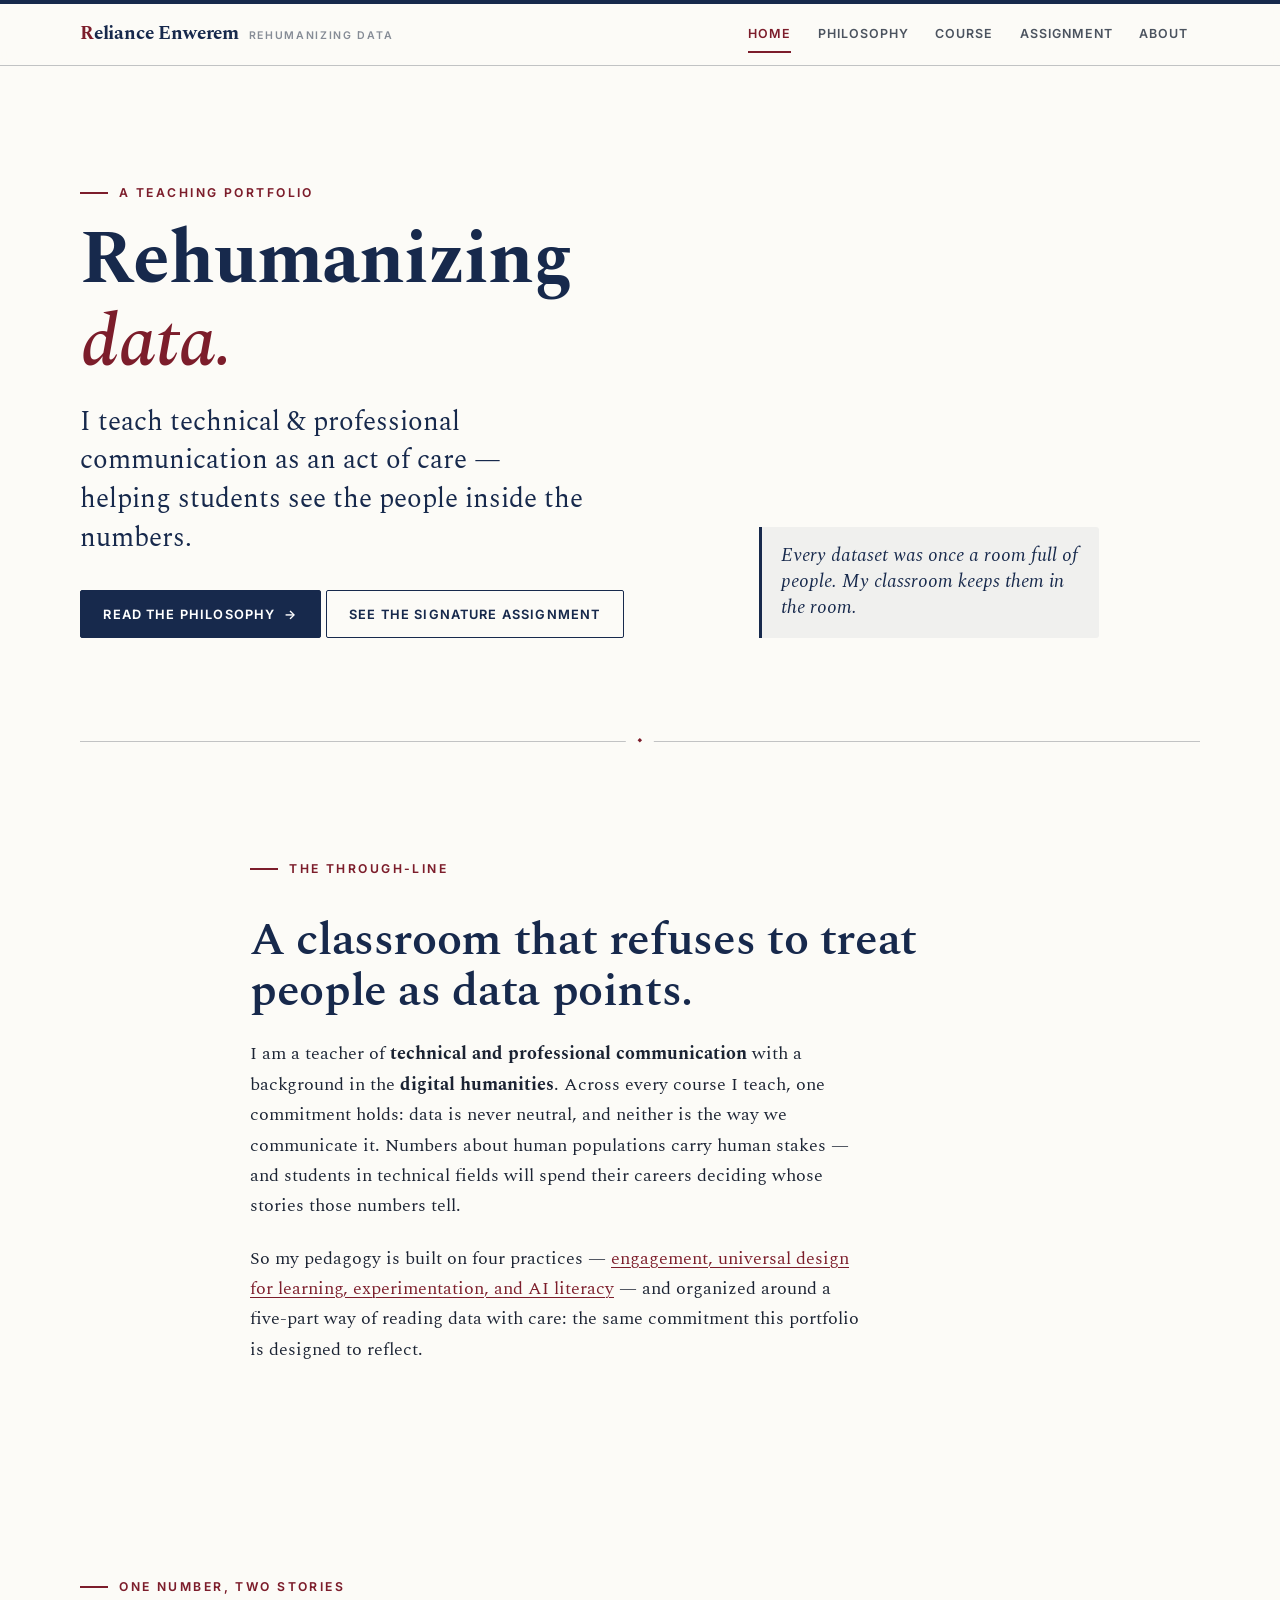
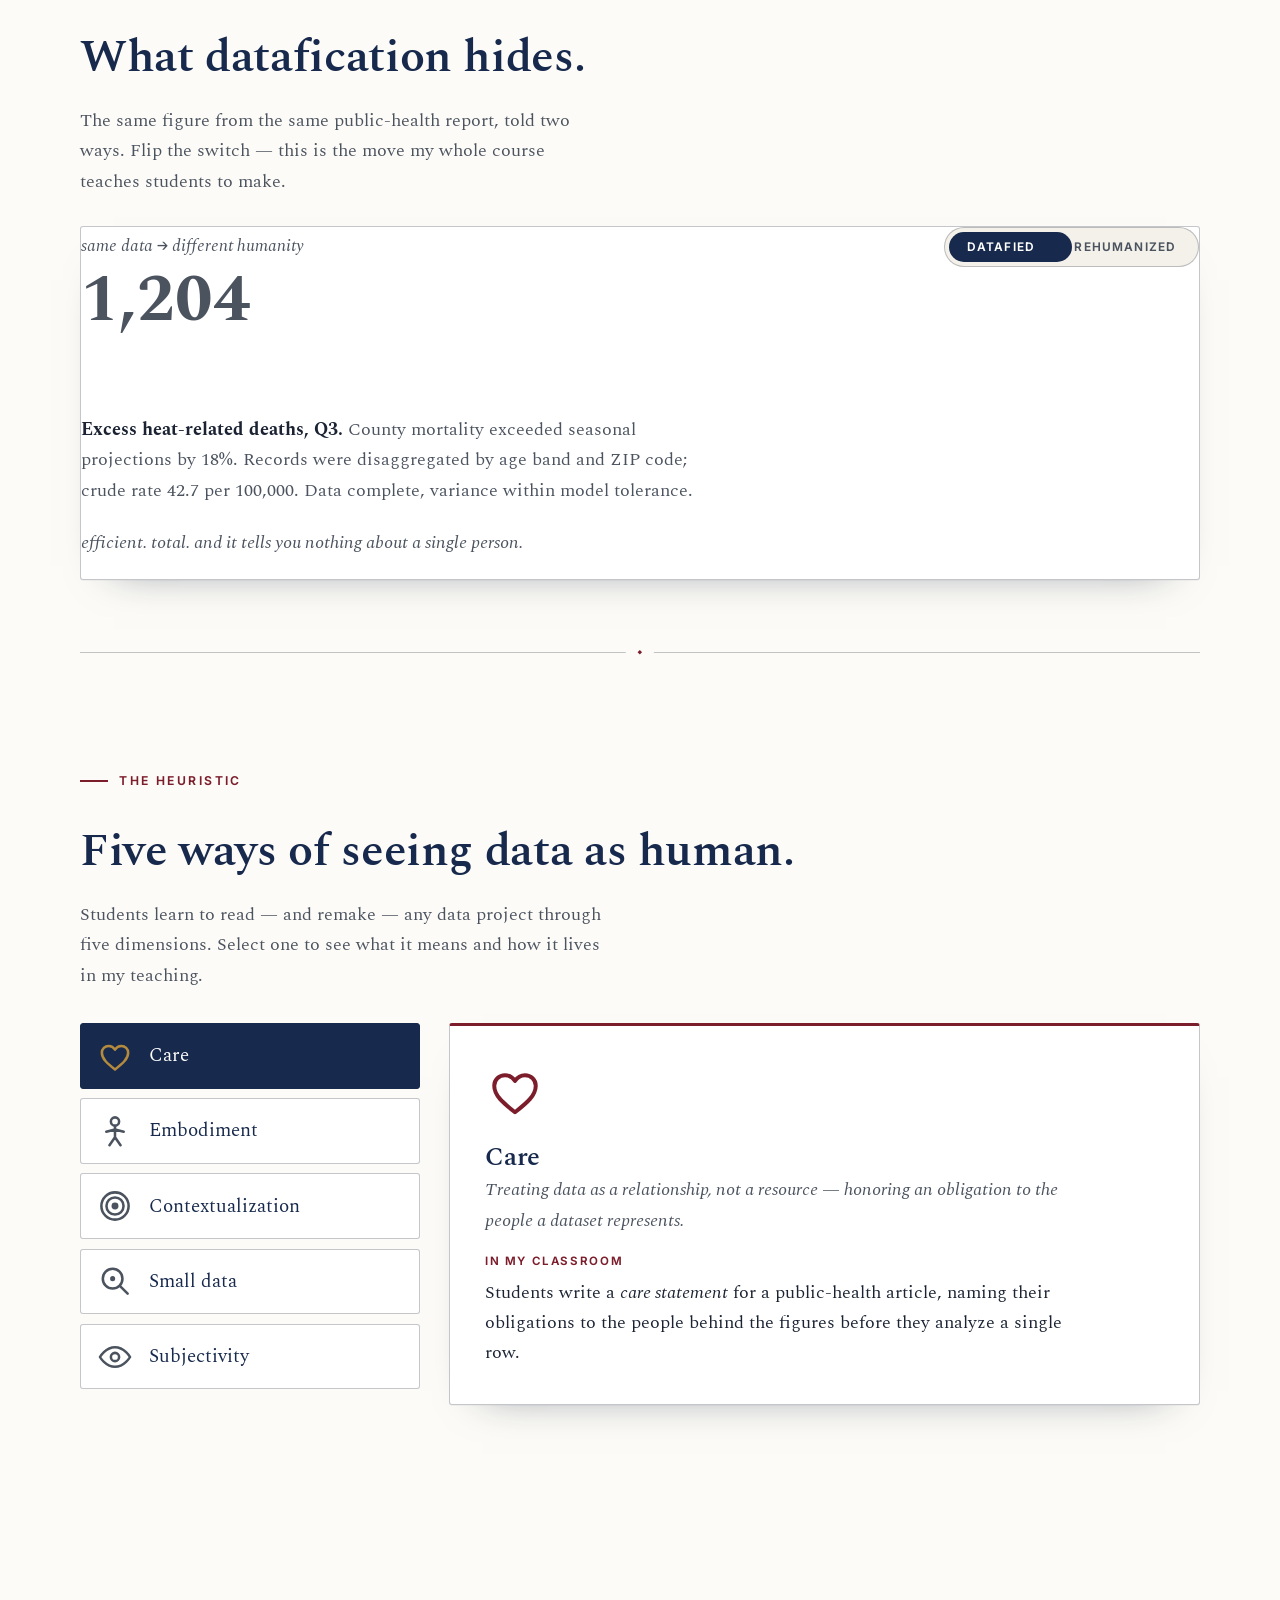
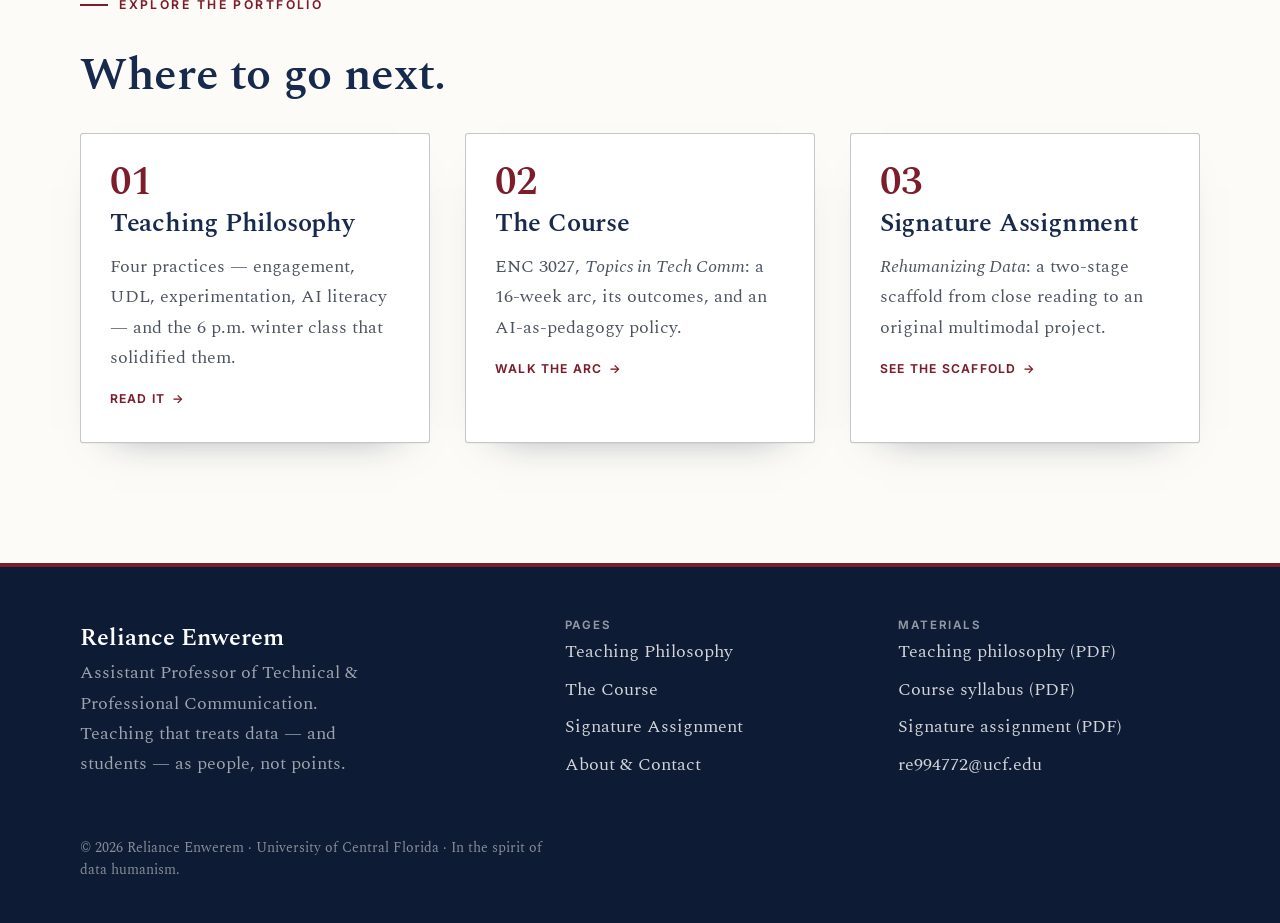
==== index.html @ 769ccdfd "Add teaching portfolio site Add a complete static teaching-portfolio site for Reliance Enwerem. New " ====
<!DOCTYPE html>
<html lang="en">
<head>
  <meta charset="utf-8">
  <meta name="viewport" content="width=device-width, initial-scale=1">
  <script>document.documentElement.classList.add('js');</script>
  <title>Reliance Enwerem — Rehumanizing Data · Teaching Portfolio</title>
  <meta name="description" content="The teaching portfolio of Reliance Enwerem, Assistant Professor of Technical &amp; Professional Communication. A pedagogy of rehumanizing data: care, embodiment, contextualization, small data, and subjectivity.">
  <link rel="preconnect" href="https://fonts.googleapis.com">
  <link rel="preconnect" href="https://fonts.gstatic.com" crossorigin>
  <link href="https://fonts.googleapis.com/css2?family=Spectral:ital,wght@0,400;0,500;0,600;0,700;1,400;1,500&family=Inter:wght@400;500;600;700&display=swap" rel="stylesheet">
  <link rel="stylesheet" href="assets/css/styles.css">
  <link rel="icon" href="data:image/svg+xml,%3Csvg xmlns='http://www.w3.org/2000/svg' viewBox='0 0 32 32'%3E%3Crect width='32' height='32' rx='4' fill='%2317294c'/%3E%3Crect y='27' width='32' height='5' fill='%237c1d2b'/%3E%3Ctext x='16' y='22' font-family='Georgia,serif' font-size='20' font-weight='700' fill='%23fcfbf7' text-anchor='middle'%3ER%3C/text%3E%3C/svg%3E">
</head>
<body>
  <a class="skip-link" href="#main">Skip to content</a>

  <!-- hand-drawn glyphs + wobble filter -->
  <svg class="svg-defs" aria-hidden="true" focusable="false" xmlns="http://www.w3.org/2000/svg"><defs>
    <filter id="sketch" x="-6%" y="-6%" width="112%" height="112%"><feTurbulence type="fractalNoise" baseFrequency="0.018" numOctaves="2" seed="7" result="n"/><feDisplacementMap in="SourceGraphic" in2="n" scale="2.2" xChannelSelector="R" yChannelSelector="G"/></filter>
    <symbol id="g-care" viewBox="0 0 24 24"><path fill="none" stroke="currentColor" stroke-width="1.6" stroke-linecap="round" stroke-linejoin="round" d="M12 20.5C7 16.6 3.7 13.7 3.7 9.9 3.7 7.5 5.6 5.7 8 5.7c1.6 0 3.1.9 4 2.3.9-1.4 2.4-2.3 4-2.3 2.4 0 4.3 1.8 4.3 4.2 0 3.8-3.3 6.7-8.3 10.6Z"/></symbol>
    <symbol id="g-embodiment" viewBox="0 0 24 24"><g fill="none" stroke="currentColor" stroke-width="1.6" stroke-linecap="round" stroke-linejoin="round"><circle cx="12" cy="6" r="2.6"/><path d="M12 9.2v6.8M6.5 12.5 12 11l5.5 1.5M8.5 21l3.5-5 3.5 5"/></g></symbol>
    <symbol id="g-context" viewBox="0 0 24 24"><g fill="none" stroke="currentColor" stroke-width="1.6"><circle cx="12" cy="12" r="2.2" fill="currentColor" stroke="none"/><circle cx="12" cy="12" r="5.4"/><circle cx="12" cy="12" r="8.6"/></g></symbol>
    <symbol id="g-small" viewBox="0 0 24 24"><g fill="none" stroke="currentColor" stroke-width="1.6" stroke-linecap="round"><circle cx="10.5" cy="10.5" r="6.2"/><circle cx="10.5" cy="10.5" r="1.6" fill="currentColor" stroke="none"/><path d="M15.2 15.2 20 20"/></g></symbol>
    <symbol id="g-subjectivity" viewBox="0 0 24 24"><g fill="none" stroke="currentColor" stroke-width="1.6" stroke-linecap="round" stroke-linejoin="round"><path d="M2.5 12S6 5.8 12 5.8 21.5 12 21.5 12 18 18.2 12 18.2 2.5 12 2.5 12Z"/><circle cx="12" cy="12" r="2.6"/></g></symbol>
    <symbol id="g-doc" viewBox="0 0 24 24"><g fill="none" stroke="currentColor" stroke-width="1.6" stroke-linecap="round" stroke-linejoin="round"><path d="M6 2.5h8l4 4v15H6Z"/><path d="M14 2.5v4h4M8.5 12h7M8.5 15.5h7M8.5 8.5h3"/></g></symbol>
    <symbol id="g-download" viewBox="0 0 24 24"><g fill="none" stroke="currentColor" stroke-width="1.6" stroke-linecap="round" stroke-linejoin="round"><path d="M12 3v12M7 10l5 5 5-5M5 20h14"/></g></symbol>
  </defs></svg>

  <header class="site-header">
    <div class="wrap nav">
      <a class="brand" href="index.html"><span><span class="brand-mark">R</span>eliance&nbsp;Enwerem</span> <small>rehumanizing data</small></a>
      <button class="nav-toggle" aria-expanded="false" aria-controls="nav-links">Menu</button>
      <nav aria-label="Primary">
        <ul class="nav-links" id="nav-links">
          <li><a href="index.html" aria-current="page">Home</a></li>
          <li><a href="philosophy.html">Philosophy</a></li>
          <li><a href="course.html">Course</a></li>
          <li><a href="assignment.html">Assignment</a></li>
          <li><a href="about.html">About</a></li>
        </ul>
      </nav>
    </div>
  </header>

  <main id="main">
    <!-- ===== hero ===== -->
    <section class="hero">
      <div class="wrap hero-grid">
        <div>
          <span class="eyebrow-hand">a teaching portfolio</span>
          <h1>Rehumanizing<br><span class="thesis">data.</span></h1>
          <p class="lead">I teach technical &amp; professional communication as an act of care — helping students see the people inside the numbers.</p>
          <p style="margin-top:1.4rem"><a class="btn" href="philosophy.html">Read the philosophy <span aria-hidden="true">→</span></a> <a class="btn btn-ghost" href="assignment.html">See the signature assignment</a></p>
        </div>
        <div>
          <p class="aside-note tilt-r">Every dataset was once a room full of people. My classroom keeps them in the room.</p>
        </div>
      </div>
    </section>

    <div class="wrap"><div class="rule" role="presentation"><svg viewBox="0 0 1200 22" preserveAspectRatio="none" fill="none"><path d="M4 12C120 4 240 18 360 11S600 3 720 12 960 20 1096 10 1180 12 1196 11" stroke="currentColor" stroke-width="2" stroke-linecap="round"/></svg></div></div>

    <!-- ===== positioning ===== -->
    <section>
      <div class="wrap-narrow stack reveal">
        <span class="overline">The through-line</span>
        <h2>A classroom that refuses to treat people as data points.</h2>
        <p>I am a teacher of <strong>technical and professional communication</strong> with a background in the <strong>digital humanities</strong>. Across every course I teach, one commitment holds: data is never neutral, and neither is the way we communicate it. Numbers about human populations carry human stakes — and students in technical fields will spend their careers deciding whose stories those numbers tell.</p>
        <p>So my pedagogy is built on four practices — <a href="philosophy.html">engagement, universal design for learning, experimentation, and AI literacy</a> — and organized around a five-part way of reading data with care: the same commitment this portfolio is designed to reflect.</p>
      </div>
    </section>

    <!-- ===== reframe toggle (signature centerpiece) ===== -->
    <section class="section-tight">
      <div class="wrap">
        <div class="stack reveal" style="margin-bottom:1.8rem">
          <span class="overline">One number, two stories</span>
          <h2>What datafication hides.</h2>
          <p class="muted" style="max-width:56ch">The same figure from the same public-health report, told two ways. Flip the switch — this is the move my whole course teaches students to make.</p>
        </div>

        <div class="reframe reveal" data-reframe>
          <div class="reframe-head">
            <p class="marginalia mb-0">same data &rarr; different humanity</p>
            <div class="switch" data-mode="datafied" role="group" aria-label="Choose how the data is framed">
              <span class="thumb" aria-hidden="true"></span>
              <button type="button" data-mode="datafied" aria-pressed="true">Datafied</button>
              <button type="button" data-mode="rehumanized" aria-pressed="false">Rehumanized</button>
            </div>
          </div>
          <div class="reframe-body">
            <div class="reframe-view is-active" data-view="datafied">
              <p class="stat">1,204</p>
              <p><strong>Excess heat-related deaths, Q3.</strong> County mortality exceeded seasonal projections by 18%. Records were disaggregated by age band and ZIP code; crude rate 42.7 per 100,000. Data complete, variance within model tolerance.</p>
              <p class="reframe-caption">efficient. total. and it tells you nothing about a single person.</p>
            </div>
            <div class="reframe-view" data-view="rehumanized" aria-hidden="true">
              <p class="stat">1,204</p>
              <p><strong>1,204 neighbors did not survive the summer.</strong> Each was someone's Tuesday phone call, someone's empty chair at dinner. Behind the 18% is a season the cooling centers closed early — and the blocks with the fewest trees and the oldest walk-ups lost the most people.</p>
              <p class="reframe-caption">same number. now you can see who it holds.</p>
            </div>
          </div>
        </div>
      </div>
    </section>

    <div class="wrap"><div class="rule" role="presentation"><svg viewBox="0 0 1200 22" preserveAspectRatio="none" fill="none"><path d="M4 11C120 19 240 4 360 12S600 20 720 11 960 3 1096 13 1180 11 1196 12" stroke="currentColor" stroke-width="2" stroke-linecap="round"/></svg></div></div>

    <!-- ===== heuristic explorer ===== -->
    <section>
      <div class="wrap">
        <div class="stack reveal" style="margin-bottom:2rem">
          <span class="overline">The heuristic</span>
          <h2>Five ways of seeing data as human.</h2>
          <p class="muted" style="max-width:58ch">Students learn to read — and remake — any data project through five dimensions. Select one to see what it means and how it lives in my teaching.</p>
        </div>

        <div class="heuristic reveal" data-heuristic>
          <ul class="heuristic-list">
            <li><button type="button" class="heuristic-tab"><svg class="glyph" viewBox="0 0 24 24" aria-hidden="true"><use href="#g-care"/></svg> Care</button></li>
            <li><button type="button" class="heuristic-tab"><svg class="glyph" viewBox="0 0 24 24" aria-hidden="true"><use href="#g-embodiment"/></svg> Embodiment</button></li>
            <li><button type="button" class="heuristic-tab"><svg class="glyph" viewBox="0 0 24 24" aria-hidden="true"><use href="#g-context"/></svg> Contextualization</button></li>
            <li><button type="button" class="heuristic-tab"><svg class="glyph" viewBox="0 0 24 24" aria-hidden="true"><use href="#g-small"/></svg> Small data</button></li>
            <li><button type="button" class="heuristic-tab"><svg class="glyph" viewBox="0 0 24 24" aria-hidden="true"><use href="#g-subjectivity"/></svg> Subjectivity</button></li>
          </ul>
          <div class="heuristic-panels">
            <div class="heuristic-panel">
              <svg class="panel-glyph" viewBox="0 0 24 24" aria-hidden="true"><use href="#g-care"/></svg>
              <h3>Care</h3>
              <p class="def">Treating data as a relationship, not a resource — honoring an obligation to the people a dataset represents.</p>
              <span class="in-practice">In my classroom</span>
              <p class="mb-0">Students write a <em>care statement</em> for a public-health article, naming their obligations to the people behind the figures before they analyze a single row.</p>
            </div>
            <div class="heuristic-panel">
              <svg class="panel-glyph" viewBox="0 0 24 24" aria-hidden="true"><use href="#g-embodiment"/></svg>
              <h3>Embodiment</h3>
              <p class="def">Remembering that every data point was once a living body with a story numbers alone cannot hold.</p>
              <span class="in-practice">In my classroom</span>
              <p class="mb-0">Working from projects like the Middle Passage VR experience, students redesign a visualization from their own field to restore the bodies the statistics abstracted away.</p>
            </div>
            <div class="heuristic-panel">
              <svg class="panel-glyph" viewBox="0 0 24 24" aria-hidden="true"><use href="#g-context"/></svg>
              <h3>Contextualization</h3>
              <p class="def">Refusing the myth that numbers speak for themselves; situating data in the conditions that produced it.</p>
              <span class="in-practice">In my classroom</span>
              <p class="mb-0">A genre analysis of a real document from each student's discipline: which conventions make it easy to erase people, and which make it harder?</p>
            </div>
            <div class="heuristic-panel">
              <svg class="panel-glyph" viewBox="0 0 24 24" aria-hidden="true"><use href="#g-small"/></svg>
              <h3>Small data</h3>
              <p class="def">Valuing the intimate, hand-scaled, and particular over the totalizing sweep of &ldquo;big data.&rdquo;</p>
              <span class="in-practice">In my classroom</span>
              <p class="mb-0">Inspired by the <em>Dear Data</em> project, students compose data by hand at human scale — discovering how much meaning a single, carefully drawn week can hold.</p>
            </div>
            <div class="heuristic-panel">
              <svg class="panel-glyph" viewBox="0 0 24 24" aria-hidden="true"><use href="#g-subjectivity"/></svg>
              <h3>Subjectivity</h3>
              <p class="def">Making the interpreter visible; acknowledging that every visualization argues a position, for someone.</p>
              <span class="in-practice">In my classroom</span>
              <p class="mb-0">Three visualizations of one dataset, side by side: students ask what each one argues, and for whom — then take responsibility for their own choices.</p>
            </div>
          </div>
        </div>
      </div>
    </section>

    <!-- ===== explore cards ===== -->
    <section class="section-tight">
      <div class="wrap">
        <div class="stack reveal" style="margin-bottom:2rem">
          <span class="overline">Explore the portfolio</span>
          <h2>Where to go next.</h2>
        </div>
        <div class="grid grid-3">
          <a class="card card-link reveal" href="philosophy.html">
            <span class="num">01</span>
            <h3>Teaching Philosophy</h3>
            <p class="muted mb-0">Four practices — engagement, UDL, experimentation, AI literacy — and the 6&nbsp;p.m. winter class that solidified them.</p>
            <span class="go">Read it <span aria-hidden="true">→</span></span>
          </a>
          <a class="card card-link reveal" href="course.html">
            <span class="num">02</span>
            <h3>The Course</h3>
            <p class="muted mb-0">ENC&nbsp;3027, <em>Topics in Tech Comm</em>: a 16-week arc, its outcomes, and an AI-as-pedagogy policy.</p>
            <span class="go">Walk the arc <span aria-hidden="true">→</span></span>
          </a>
          <a class="card card-link reveal" href="assignment.html">
            <span class="num">03</span>
            <h3>Signature Assignment</h3>
            <p class="muted mb-0"><em>Rehumanizing Data</em>: a two-stage scaffold from close reading to an original multimodal project.</p>
            <span class="go">See the scaffold <span aria-hidden="true">→</span></span>
          </a>
        </div>
      </div>
    </section>
  </main>

  <footer class="site-footer">
    <div class="wrap footer-grid">
      <div>
        <p class="footer-sig mb-0">Reliance Enwerem</p>
        <p class="muted" style="max-width:34ch">Assistant Professor of Technical &amp; Professional Communication. Teaching that treats data — and students — as people, not points.</p>
      </div>
      <div>
        <h4>Pages</h4>
        <ul>
          <li><a href="philosophy.html">Teaching Philosophy</a></li>
          <li><a href="course.html">The Course</a></li>
          <li><a href="assignment.html">Signature Assignment</a></li>
          <li><a href="about.html">About &amp; Contact</a></li>
        </ul>
      </div>
      <div>
        <h4>Materials</h4>
        <ul>
          <li><a href="documents/teaching-philosophy.pdf">Teaching philosophy (PDF)</a></li>
          <li><a href="documents/course-syllabus.pdf">Course syllabus (PDF)</a></li>
          <li><a href="documents/signature-assignment.pdf">Signature assignment (PDF)</a></li>
          <li><a href="mailto:re994772@ucf.edu">re994772@ucf.edu</a></li>
        </ul>
      </div>
    </div>
    <div class="wrap footer-fine">
      <p class="mb-0">&copy; <span id="year">2026</span> Reliance Enwerem &middot; University of Central Florida &middot; In the spirit of data humanism.</p>
    </div>
  </footer>

  <script src="assets/js/main.js" defer></script>
  <script src="assets/js/heuristic.js" defer></script>
</body>
</html>
---- assets/css/styles.css ----
/* =============================================================
   Rehumanizing Data — Teaching Portfolio of Reliance Enwerem
   Formal academic design system: serif, navy & oxblood, institutional restraint.
   Sections: tokens · base · typography · layout · rules · nav · hero ·
   callouts · cards · heuristic · reframe · timeline · bars · buttons ·
   footer · utilities · responsive · motion & a11y
   ============================================================= */

/* ---------- design tokens ---------- */
:root {
  --paper:       #fcfbf7;
  --paper-deep:  #f3f1ea;
  --paper-card:  #ffffff;
  --ink:         #1b2333;
  --ink-soft:    #4b535f;
  --ink-faint:   #868c96;

  --navy:        #17294c;
  --navy-deep:   #0e1b34;
  --crimson:     #7c1d2b;
  --crimson-deep:#5c1520;
  --gold:        #b48a3f;

  --line:        rgba(27, 35, 51, 0.13);
  --line-strong: rgba(27, 35, 51, 0.26);

  /* legacy aliases so component rules keep working after the re-skin */
  --accent:      var(--crimson);
  --accent-deep: var(--crimson-deep);
  --teal:        var(--navy);
  --teal-deep:   var(--navy-deep);

  --serif: "Spectral", "Hoefler Text", Georgia, "Times New Roman", serif;
  --sans:  "Inter", -apple-system, BlinkMacSystemFont, "Segoe UI", Roboto, sans-serif;
  --hand:  var(--serif);

  --measure: 68ch;
  --page-max: 1120px;
  --radius: 3px;
  --shadow-soft: 0 18px 44px -30px rgba(14, 27, 52, 0.5);
  --shadow-card: 0 1px 0 rgba(27,35,51,0.04), 0 20px 42px -34px rgba(14,27,52,0.55);
  --ease: cubic-bezier(0.22, 1, 0.36, 1);
}

/* ---------- base ---------- */
*, *::before, *::after { box-sizing: border-box; }
html { -webkit-text-size-adjust: 100%; scroll-behavior: smooth; }

body {
  margin: 0;
  font-family: var(--serif);
  font-size: clamp(1.02rem, 0.96rem + 0.28vw, 1.15rem);
  line-height: 1.65;
  color: var(--ink);
  background-color: var(--paper);
  text-rendering: optimizeLegibility;
  -webkit-font-smoothing: antialiased;
  overflow-x: hidden;
}

img, svg { max-width: 100%; height: auto; }
a { color: var(--crimson); text-underline-offset: 3px; text-decoration-thickness: 1px; }
a:hover { color: var(--crimson-deep); }

:focus-visible { outline: 3px solid var(--navy); outline-offset: 3px; border-radius: 2px; }
::selection { background: rgba(124, 29, 43, 0.15); }

.skip-link {
  position: absolute; left: -999px; top: 0; z-index: 100;
  background: var(--navy); color: #fff; padding: 0.6rem 1rem; border-radius: 0 0 var(--radius) 0;
}
.skip-link:focus { left: 0; color: #fff; }

.svg-defs { position: absolute; width: 0; height: 0; overflow: hidden; }

/* ---------- typography ---------- */
h1, h2, h3, h4 {
  font-family: var(--serif); font-weight: 600; line-height: 1.12;
  letter-spacing: -0.008em; color: var(--navy); margin: 0 0 0.5em;
}
h1 { font-size: clamp(2.5rem, 1.7rem + 3.9vw, 4.6rem); font-weight: 700; letter-spacing: -0.015em; }
h2 { font-size: clamp(1.85rem, 1.4rem + 1.9vw, 2.85rem); }
h3 { font-size: clamp(1.3rem, 1.12rem + 0.85vw, 1.65rem); }
h4 { font-size: 1.05rem; font-family: var(--sans); font-weight: 650; letter-spacing: 0.01em; color: var(--ink); }

p { max-width: var(--measure); margin: 0 0 1.2em; }
strong { font-weight: 650; color: var(--ink); }
em { font-style: italic; }

.overline, .eyebrow-hand {
  font-family: var(--sans); font-size: 0.76rem; font-weight: 640;
  letter-spacing: 0.2em; text-transform: uppercase; color: var(--crimson);
  display: inline-flex; align-items: center; gap: 0.7rem; margin-bottom: 1rem;
  transform: none;
}
.overline::before, .eyebrow-hand::before {
  content: ""; width: 28px; height: 2px; background: var(--crimson); display: inline-block;
}

.lead {
  font-family: var(--serif); font-size: clamp(1.3rem, 1.05rem + 1vw, 1.7rem);
  line-height: 1.42; font-weight: 400; color: var(--navy); max-width: 36ch;
}

blockquote {
  margin: 2rem 0; padding: 0.3rem 0 0.3rem 1.7rem; border-left: 3px solid var(--crimson);
  font-family: var(--serif); font-size: clamp(1.3rem, 1rem + 1.1vw, 1.85rem);
  line-height: 1.36; font-style: italic; color: var(--navy); max-width: 42ch;
}

/* ---------- layout ---------- */
.wrap { width: min(100% - 2.6rem, var(--page-max)); margin-inline: auto; }
.wrap-narrow { width: min(100% - 2.6rem, 780px); margin-inline: auto; }
section { padding-block: clamp(3.5rem, 2rem + 6vw, 7rem); }
.section-tight { padding-block: clamp(2.5rem, 1.5rem + 4vw, 4.5rem); }
.stack > * + * { margin-top: 1.2rem; }
.grid { display: grid; gap: clamp(1.4rem, 1rem + 1.5vw, 2.4rem); }
@media (min-width: 720px) {
  .grid-2 { grid-template-columns: repeat(2, 1fr); }
  .grid-3 { grid-template-columns: repeat(3, 1fr); }
}

/* ---------- rules / dividers (formal hairline + ornament) ---------- */
.rule { position: relative; width: 100%; height: 1px; background: var(--line-strong); margin: 0; }
.rule svg { display: none; }
.rule::after {
  content: "\25C6"; position: absolute; left: 50%; top: 50%; transform: translate(-50%, -50%);
  background: var(--paper); padding: 0 0.7rem; color: var(--crimson); font-size: 0.62rem; line-height: 1;
}

/* ---------- site header / nav ---------- */
.site-header {
  position: sticky; top: 0; z-index: 40; background: color-mix(in srgb, var(--paper) 90%, transparent);
  backdrop-filter: blur(8px); border-top: 4px solid var(--navy); border-bottom: 1px solid var(--line-strong);
}
.nav { display: flex; align-items: center; justify-content: space-between; gap: 1rem; padding-block: 0.85rem; }
.brand { display: inline-flex; align-items: baseline; gap: 0.6rem; text-decoration: none; color: var(--navy); }
.brand > span:first-child { font-family: var(--serif); font-weight: 700; font-size: 1.2rem; letter-spacing: -0.01em; }
.brand .brand-mark { color: var(--crimson); }
.brand small {
  font-family: var(--sans); font-size: 0.66rem; font-weight: 600; letter-spacing: 0.16em;
  text-transform: uppercase; color: var(--ink-faint);
}
.nav-links { display: flex; align-items: center; gap: 0.15rem; list-style: none; margin: 0; padding: 0; }
.nav-links a {
  display: inline-block; padding: 0.4rem 0.75rem; border-radius: 2px;
  font-family: var(--sans); font-size: 0.78rem; font-weight: 600; letter-spacing: 0.08em;
  text-transform: uppercase; color: var(--ink-soft); text-decoration: none; position: relative;
  transition: color 0.2s var(--ease);
}
.nav-links a:hover { color: var(--navy); }
.nav-links a[aria-current="page"] { color: var(--crimson); }
.nav-links a[aria-current="page"]::after {
  content: ""; position: absolute; left: 0.75rem; right: 0.75rem; bottom: -0.1rem; height: 2px; background: var(--crimson);
}
.nav-toggle {
  display: none; background: none; border: 1px solid var(--line-strong); border-radius: 2px;
  padding: 0.45rem 0.7rem; cursor: pointer; color: var(--navy);
  font-family: var(--sans); font-size: 0.75rem; font-weight: 650; letter-spacing: 0.12em; text-transform: uppercase;
}
@media (max-width: 760px) {
  .nav-toggle { display: inline-flex; }
  .nav-links {
    position: absolute; inset: 100% 0 auto 0; flex-direction: column; align-items: stretch; gap: 0;
    background: var(--paper); border-bottom: 1px solid var(--line-strong); padding: 0.4rem 1.3rem 1rem; box-shadow: var(--shadow-soft);
  }
  .nav-links[hidden] { display: none; }
  .nav-links a { padding: 0.75rem 0.4rem; font-size: 0.82rem; border-bottom: 1px solid var(--line); }
  .nav-links a[aria-current="page"]::after { display: none; }
}

/* ---------- hero ---------- */
.hero { position: relative; padding-block: clamp(3rem, 2rem + 6vw, 7rem) clamp(2.5rem, 2rem + 4vw, 5rem); }
.hero h1 { margin-bottom: 0.25em; }
.hero .thesis { font-family: var(--serif); font-style: italic; font-weight: 500; color: var(--crimson); }
.hero-grid { display: grid; gap: 2.4rem; align-items: end; }
@media (min-width: 860px) { .hero-grid { grid-template-columns: 1.45fr 1fr; } }

/* ---------- callouts (formerly hand annotations) ---------- */
.aside-note {
  font-family: var(--serif); font-style: italic; font-size: 1.18rem; line-height: 1.4; color: var(--navy);
  background: rgba(23, 41, 76, 0.05); border-left: 3px solid var(--navy);
  padding: 1rem 1.2rem; border-radius: 0 var(--radius) var(--radius) 0; max-width: 34ch; transform: none;
}
.marginalia { font-family: var(--serif); font-style: italic; font-size: 1.05rem; color: var(--ink-soft); transform: none; }
.annotate { font-family: var(--serif); font-style: italic; font-size: 1.15rem; color: var(--crimson); }
.circled { color: var(--crimson); font-weight: 600; }
.circled::after { display: none; }

/* ---------- cards ---------- */
.card {
  position: relative; background: var(--paper-card); border: 1px solid var(--line-strong); border-radius: var(--radius);
  padding: clamp(1.4rem, 1rem + 1vw, 2rem); box-shadow: var(--shadow-card);
}
.card::before { display: none; }
.card h3 { margin-top: 0; }
.card .num { font-family: var(--serif); font-size: 2.5rem; font-weight: 600; color: var(--crimson); line-height: 1; display: block; margin-bottom: 0.4rem; }
.card-link { display: block; text-decoration: none; color: inherit; transition: transform 0.22s var(--ease), box-shadow 0.22s var(--ease), border-color 0.22s var(--ease); }
.card-link:hover { transform: translateY(-4px); border-color: var(--navy); box-shadow: 0 26px 48px -34px rgba(14,27,52,0.6); }
.card-link:hover h3 { color: var(--crimson); }
.card .go {
  font-family: var(--sans); font-weight: 650; font-size: 0.76rem; text-transform: uppercase; letter-spacing: 0.1em;
  color: var(--crimson); margin-top: 1rem; display: inline-flex; align-items: center; gap: 0.4rem;
}

/* chips */
.chips { display: flex; flex-wrap: wrap; gap: 0.5rem; list-style: none; padding: 0; margin: 0; }
.chip {
  font-family: var(--sans); font-size: 0.72rem; font-weight: 600; letter-spacing: 0.08em; text-transform: uppercase;
  padding: 0.3rem 0.7rem; border: 1px solid var(--line-strong); border-radius: 2px; color: var(--ink-soft); background: var(--paper-card);
}

/* ---------- heuristic explorer ---------- */
.heuristic { display: grid; gap: 1.8rem; }
@media (min-width: 820px) { .heuristic { grid-template-columns: minmax(260px, 340px) 1fr; align-items: start; } }
.heuristic-list { display: flex; flex-wrap: wrap; gap: 0.6rem; padding: 0; margin: 0; list-style: none; }
@media (min-width: 820px) { .heuristic-list { flex-direction: column; flex-wrap: nowrap; } }
.heuristic-tab {
  display: flex; align-items: center; gap: 0.9rem; width: 100%; padding: 0.8rem 0.95rem;
  background: var(--paper-card); border: 1px solid var(--line-strong); border-radius: var(--radius);
  font-family: var(--serif); font-size: 1.2rem; color: var(--navy); cursor: pointer; text-align: left;
  transition: all 0.2s var(--ease);
}
.heuristic-tab .glyph { flex: 0 0 38px; width: 38px; height: 38px; color: var(--ink-soft); }
.heuristic-tab:hover { border-color: var(--navy); }
.heuristic-tab[aria-selected="true"] { background: var(--navy); color: #fff; border-color: var(--navy); }
.heuristic-tab[aria-selected="true"] .glyph { color: var(--gold); }
.heuristic-panel {
  background: var(--paper-card); border: 1px solid var(--line-strong); border-top: 3px solid var(--crimson);
  border-radius: var(--radius); padding: clamp(1.5rem, 1rem + 1.5vw, 2.4rem); box-shadow: var(--shadow-card); min-height: 260px;
}
.heuristic-panel .panel-glyph { width: 60px; height: 60px; color: var(--crimson); margin-bottom: 0.7rem; }
.heuristic-panel h3 { margin: 0 0 0.2rem; }
.heuristic-panel .def { font-family: var(--serif); font-size: 1.15rem; font-style: italic; color: var(--ink-soft); margin-bottom: 1rem; }
.heuristic-panel .in-practice { font-family: var(--sans); font-size: 0.72rem; font-weight: 650; letter-spacing: 0.14em; text-transform: uppercase; color: var(--crimson); display: block; margin-bottom: 0.4rem; }
.panel-fade { animation: fade-up 0.4s var(--ease); }

/* ---------- datafied <-> rehumanized reframe ---------- */
.reframe { background: var(--paper-card); border-radius: var(--radius); overflow: hidden; border: 1px solid var(--line-strong); box-shadow: var(--shadow-card); }
.reframe-head { display: flex; flex-wrap: wrap; align-items: center; justify-content: space-between; gap: 1rem; padding: 1.3rem clamp(1.2rem,1rem+1vw,2rem) 0; }
.switch { display: inline-flex; align-items: stretch; background: var(--paper-deep); border: 1px solid var(--line-strong); border-radius: 999px; padding: 4px; gap: 4px; position: relative; }
.switch button {
  font-family: var(--sans); font-weight: 640; font-size: 0.74rem; letter-spacing: 0.1em; text-transform: uppercase;
  border: none; background: none; color: var(--ink-soft); cursor: pointer; padding: 0.5rem 1.1rem; border-radius: 999px;
  transition: color 0.25s var(--ease); z-index: 1;
}
.switch button[aria-pressed="true"] { color: #fff; }
.switch .thumb { position: absolute; top: 4px; bottom: 4px; left: 4px; width: calc(50% - 4px); border-radius: 999px; background: var(--navy); transition: transform 0.32s var(--ease), background 0.32s var(--ease); z-index: 0; }
.switch[data-mode="rehumanized"] .thumb { transform: translateX(100%); background: var(--crimson); }
.reframe-body { padding: 1.4rem clamp(1.2rem,1rem+1vw,2rem) 1.8rem; }
.reframe-view { display: none; }
.reframe-view.is-active { display: block; animation: fade-up 0.45s var(--ease); }
.reframe-view .stat { font-family: var(--serif); font-size: clamp(2.6rem, 1.6rem + 3.4vw, 4.2rem); font-weight: 700; line-height: 1; }
.reframe-view[data-view="datafied"] .stat { color: var(--navy); }
.reframe-view[data-view="rehumanized"] .stat { color: var(--crimson); }
.reframe-view[data-view="datafied"] p:not(.reframe-caption) { color: var(--ink-soft); }
.reframe-caption { font-family: var(--serif); font-style: italic; font-size: 1.12rem; color: var(--ink-soft); margin-top: 0.7rem; }

/* ---------- timeline / scaffold ---------- */
.timeline { position: relative; list-style: none; margin: 0; padding: 0; }
.timeline::before { content: ""; position: absolute; left: 15px; top: 8px; bottom: 8px; width: 1px; background: var(--line-strong); }
.tl-item { position: relative; padding: 0 0 1.6rem 3.2rem; }
.tl-item .dot {
  position: absolute; left: 3px; top: 2px; width: 26px; height: 26px; border-radius: 50%;
  background: var(--paper-card); border: 1.5px solid var(--navy); color: var(--navy);
  display: grid; place-items: center; font-family: var(--serif); font-weight: 650; font-size: 0.85rem;
}
.tl-item[data-stage="2"] .dot { border-color: var(--crimson); color: var(--crimson); }
.tl-toggle {
  width: 100%; text-align: left; background: var(--paper-card); border: 1px solid var(--line-strong); border-radius: var(--radius);
  padding: 0.9rem 1.1rem; cursor: pointer; display: flex; justify-content: space-between; align-items: center; gap: 1rem;
  font-family: inherit; color: inherit; transition: border-color 0.2s var(--ease); }
.tl-toggle:hover { border-color: var(--navy); }
.tl-toggle .tl-title { font-family: var(--serif); font-size: 1.18rem; font-weight: 600; color: var(--navy); }
.tl-toggle .tl-meta { font-family: var(--sans); font-size: 0.72rem; font-weight: 600; letter-spacing: 0.08em; text-transform: uppercase; color: var(--crimson); }
.tl-toggle .caret { transition: transform 0.25s var(--ease); color: var(--ink-faint); }
.tl-toggle[aria-expanded="true"] .caret { transform: rotate(90deg); }
.tl-detail[hidden] { display: none; }
.tl-detail-inner { padding: 1rem 1.1rem 0.4rem; }
.tl-detail-inner p:last-child { margin-bottom: 0; }

.due {
  display: inline-block; font-family: var(--sans); font-size: 0.68rem; font-weight: 650; letter-spacing: 0.08em; text-transform: uppercase;
  color: #fff; background: var(--crimson); padding: 0.14rem 0.55rem; border-radius: 2px; margin-left: 0.3rem; vertical-align: middle;
}

/* ---------- assessment bars ---------- */
.bars { display: grid; gap: 0.9rem; margin: 1.5rem 0; }
.bar-row { display: grid; grid-template-columns: 1fr; gap: 0.3rem; }
.bar-label { display: flex; justify-content: space-between; font-size: 0.98rem; }
.bar-label b { font-family: var(--serif); color: var(--crimson); }
.bar-track { height: 14px; background: var(--paper-deep); border: 1px solid var(--line-strong); border-radius: 2px; overflow: hidden; }
.bar-fill { height: 100%; background: var(--navy); border-radius: 0; transform-origin: left; transform: scaleX(var(--pct, 0)); transition: transform 1s var(--ease); }

/* ---------- buttons ---------- */
.btn {
  display: inline-flex; align-items: center; gap: 0.55rem; font-family: var(--sans); font-weight: 640; font-size: 0.8rem;
  letter-spacing: 0.09em; text-transform: uppercase; text-decoration: none; cursor: pointer;
  padding: 0.8rem 1.4rem; border-radius: 2px; border: 1.5px solid var(--navy); background: var(--navy); color: #fff;
  transition: background 0.2s var(--ease), border-color 0.2s var(--ease), transform 0.2s var(--ease);
}
.btn:hover { transform: translateY(-2px); background: var(--crimson); border-color: var(--crimson); color: #fff; }
.btn-ghost { background: transparent; color: var(--navy); }
.btn-ghost:hover { background: var(--navy); color: #fff; border-color: var(--navy); }

/* download cards */
.doc-card { display: flex; gap: 1rem; align-items: flex-start; text-decoration: none; color: inherit; }
.doc-card .doc-icon { flex: 0 0 44px; color: var(--crimson); }
.doc-card .doc-meta small { font-family: var(--sans); font-size: 0.7rem; color: var(--ink-faint); letter-spacing: 0.1em; text-transform: uppercase; }

/* about-page bio layout */
.bio-layout { display: grid; gap: 2rem; }
@media (min-width: 760px) { .bio-layout { grid-template-columns: 300px 1fr; align-items: start; } }

/* photo slot */
.photo-slot {
  aspect-ratio: 4/5; border: 1px solid var(--line-strong); border-radius: var(--radius); display: grid; place-items: center;
  text-align: center; color: var(--ink-faint); font-family: var(--serif); font-style: italic; font-size: 1.15rem;
  background: var(--paper-deep); padding: 1rem;
}
.photo-slot code { font-family: var(--sans); font-style: normal; }

/* placeholder marker */
.placeholder { background: rgba(180, 138, 63, 0.16); border-bottom: 1px dotted var(--gold); padding: 0 0.2em; font-style: italic; }

/* ---------- footer (deep navy masthead) ---------- */
.site-footer { margin-top: 3rem; background: var(--navy-deep); color: rgba(255,255,255,0.78); padding-block: 3.2rem 2.6rem; border-top: 4px solid var(--crimson); }
.footer-grid { display: grid; gap: 2rem; }
@media (min-width: 720px) { .footer-grid { grid-template-columns: 1.5fr 1fr 1fr; } }
.site-footer h4 { font-family: var(--sans); font-size: 0.72rem; letter-spacing: 0.16em; text-transform: uppercase; color: rgba(255,255,255,0.55); }
.site-footer ul { list-style: none; margin: 0; padding: 0; }
.site-footer li { margin-bottom: 0.45rem; }
.site-footer a { color: rgba(255,255,255,0.82); text-decoration: none; }
.site-footer a:hover { color: #fff; text-decoration: underline; text-decoration-color: var(--crimson); }
.site-footer .muted { color: rgba(255,255,255,0.6); }
.footer-sig { font-family: var(--serif); font-size: 1.5rem; font-weight: 600; color: #fff; }
.footer-fine { margin-top: 2.2rem; font-size: 0.85rem; color: rgba(255,255,255,0.5); }

/* ---------- utilities ---------- */
.text-hand { font-family: var(--serif); font-style: italic; }
.text-center { text-align: center; }
.accent { color: var(--crimson); }
.muted { color: var(--ink-soft); }
.mt-0 { margin-top: 0; } .mb-0 { margin-bottom: 0; }
.hide { display: none !important; }
.reveal { transition: opacity 0.7s var(--ease), transform 0.7s var(--ease); }
html.js .reveal { opacity: 0; transform: translateY(20px); }
html.js .reveal.in { opacity: 1; transform: none; }
.tilt-l, .tilt-r { transform: none; }

/* ---------- animations ---------- */
@keyframes fade-up { from { opacity: 0; transform: translateY(12px); } to { opacity: 1; transform: none; } }

/* ---------- responsive ---------- */
@media (max-width: 520px) {
  blockquote { font-size: 1.25rem; }
  .arc-week { grid-template-columns: 1fr; }
  .hero { padding-top: 2rem; }
}

/* ---------- motion & accessibility preferences ---------- */
@media (prefers-reduced-motion: reduce) {
  * { animation-duration: 0.001ms !important; animation-iteration-count: 1 !important;
      transition-duration: 0.001ms !important; scroll-behavior: auto !important; }
  html.js .reveal { opacity: 1 !important; transform: none !important; }
}
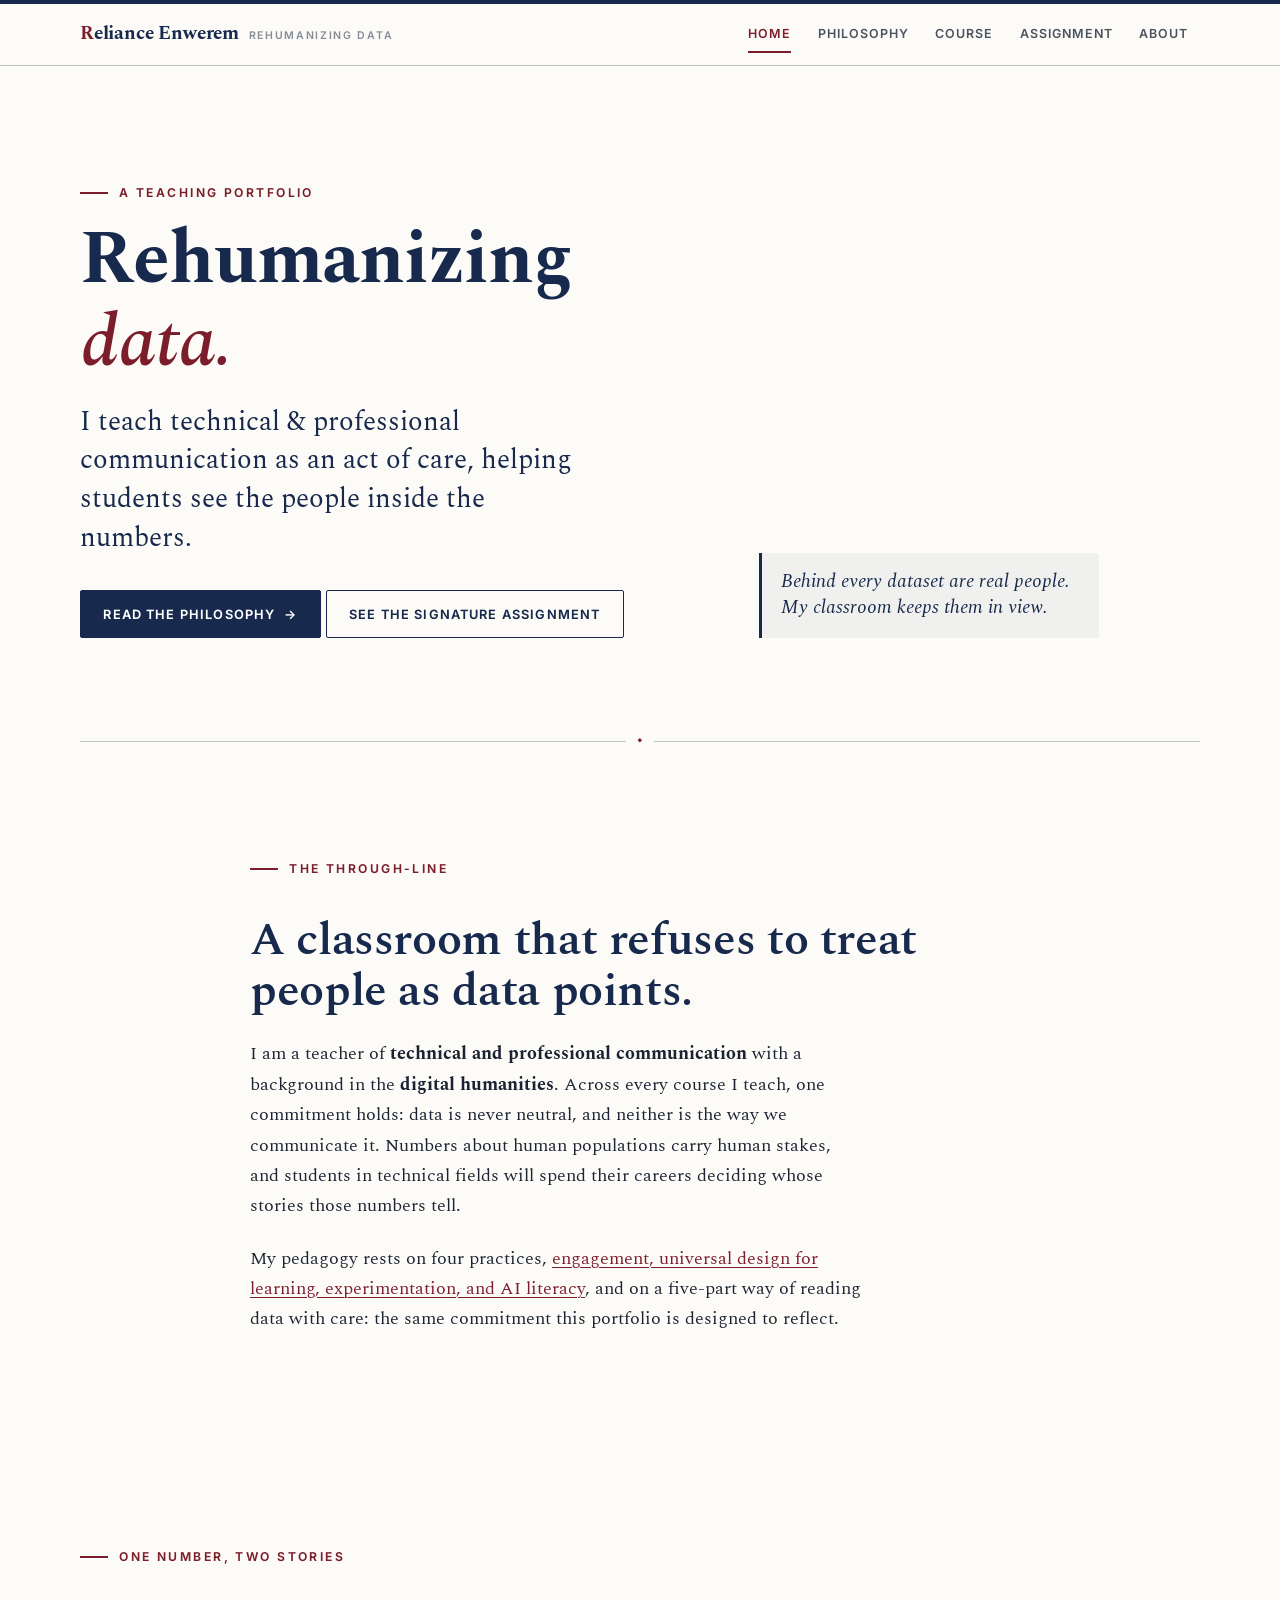
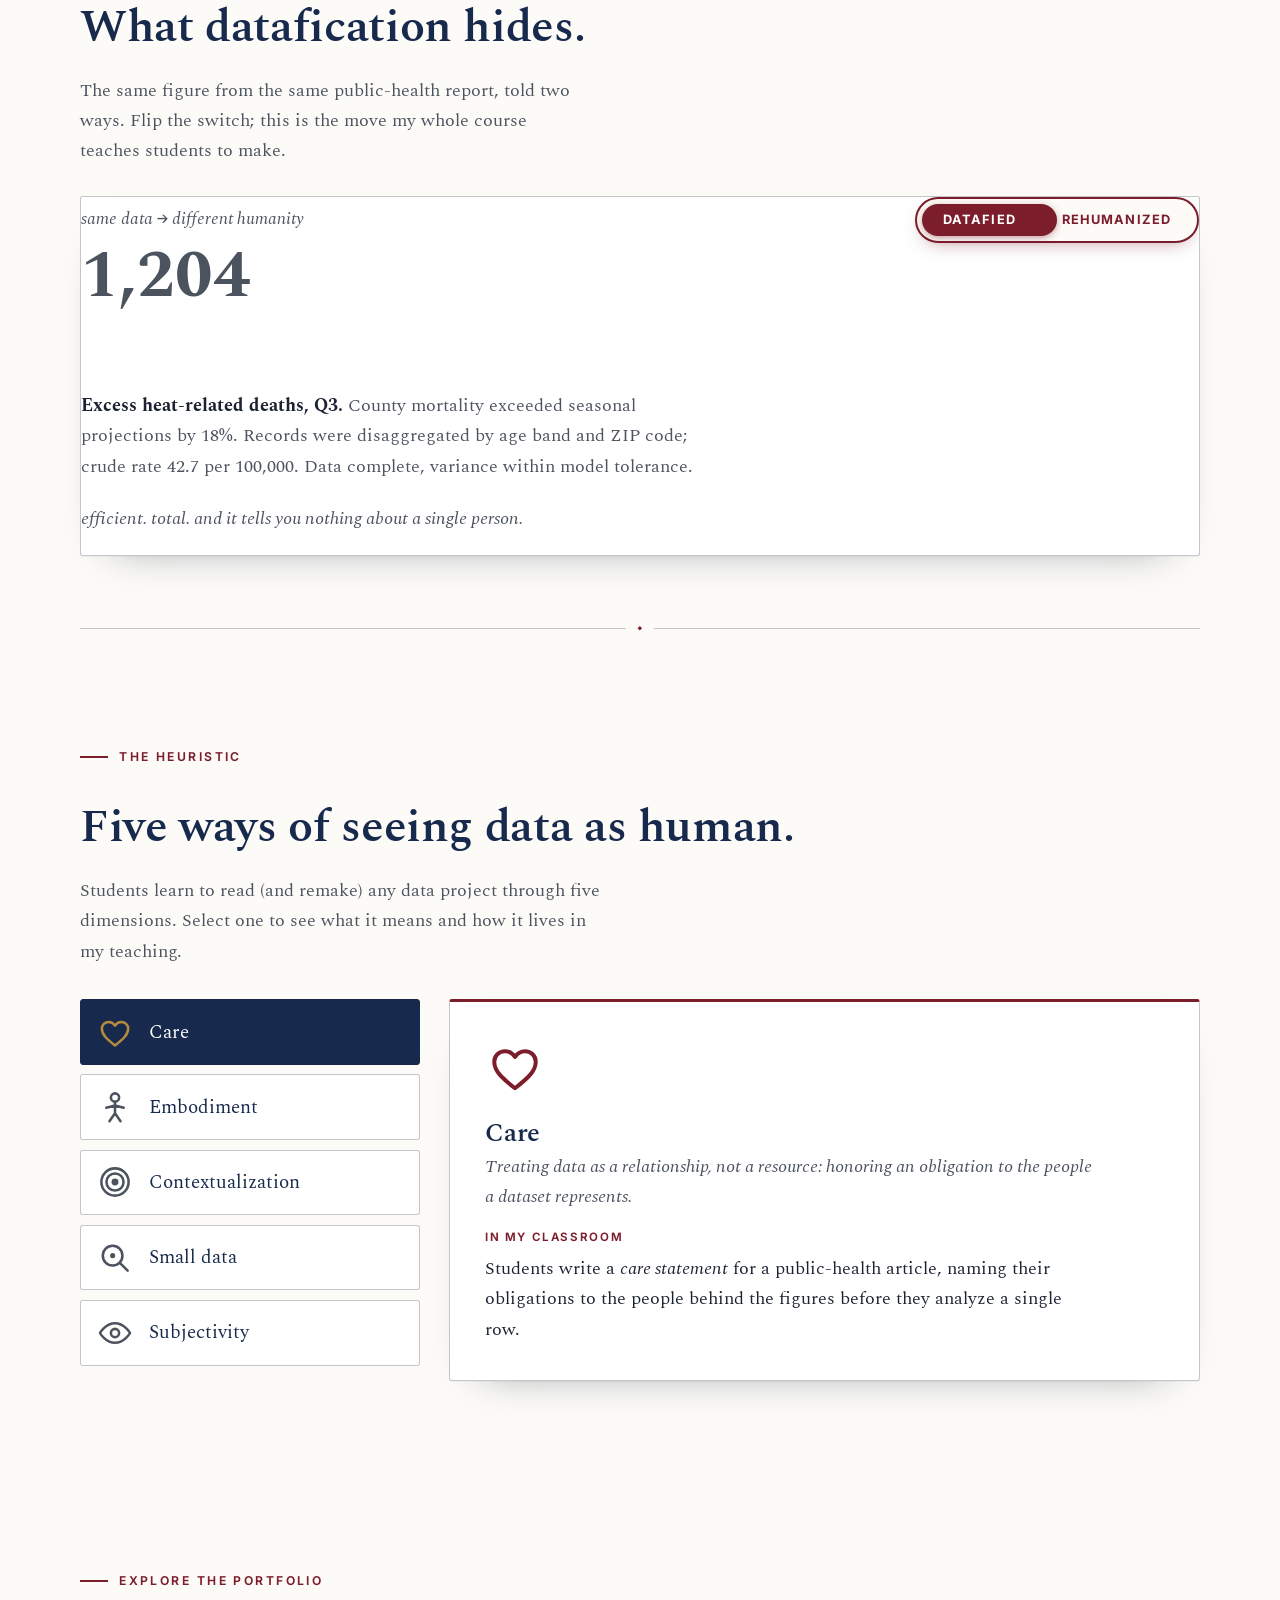
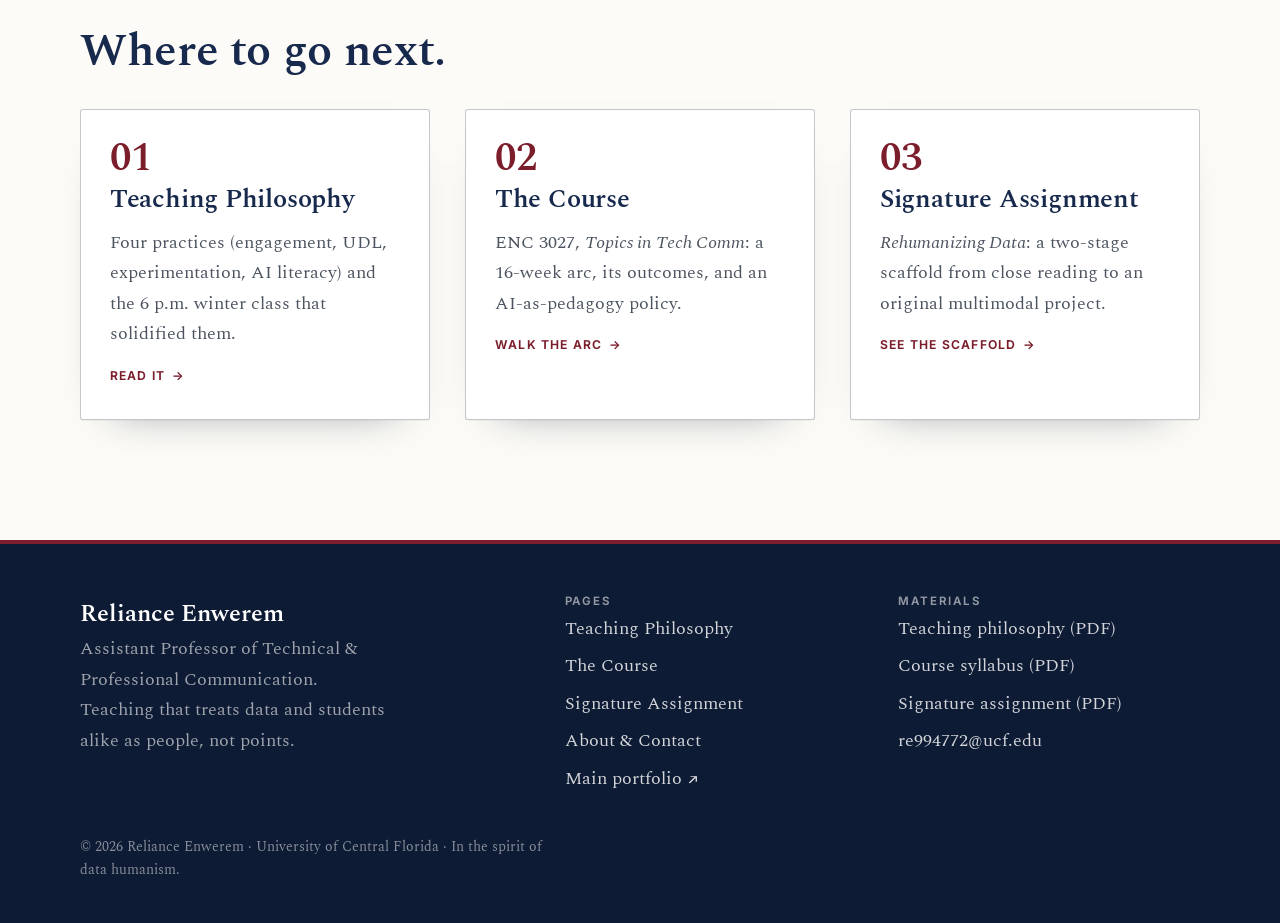
==== commit fae934ac: "Polish content, add portrait support and CSS tweaks Copyedits across pages (titles, meta description" ====
--- a/index.html
+++ b/index.html
@@ -4,7 +4,7 @@
   <meta charset="utf-8">
   <meta name="viewport" content="width=device-width, initial-scale=1">
   <script>document.documentElement.classList.add('js');</script>
-  <title>Reliance Enwerem — Rehumanizing Data · Teaching Portfolio</title>
+  <title>Reliance Enwerem &middot; Rehumanizing Data &middot; Teaching Portfolio</title>
   <meta name="description" content="The teaching portfolio of Reliance Enwerem, Assistant Professor of Technical &amp; Professional Communication. A pedagogy of rehumanizing data: care, embodiment, contextualization, small data, and subjectivity.">
   <link rel="preconnect" href="https://fonts.googleapis.com">
   <link rel="preconnect" href="https://fonts.gstatic.com" crossorigin>
@@ -50,11 +50,11 @@
         <div>
           <span class="eyebrow-hand">a teaching portfolio</span>
           <h1>Rehumanizing<br><span class="thesis">data.</span></h1>
-          <p class="lead">I teach technical &amp; professional communication as an act of care — helping students see the people inside the numbers.</p>
+          <p class="lead">I teach technical &amp; professional communication as an act of care, helping students see the people inside the numbers.</p>
           <p style="margin-top:1.4rem"><a class="btn" href="philosophy.html">Read the philosophy <span aria-hidden="true">→</span></a> <a class="btn btn-ghost" href="assignment.html">See the signature assignment</a></p>
         </div>
         <div>
-          <p class="aside-note tilt-r">Every dataset was once a room full of people. My classroom keeps them in the room.</p>
+          <p class="aside-note tilt-r">Behind every dataset are real people. My classroom keeps them in view.</p>
         </div>
       </div>
     </section>
@@ -66,8 +66,8 @@
       <div class="wrap-narrow stack reveal">
         <span class="overline">The through-line</span>
         <h2>A classroom that refuses to treat people as data points.</h2>
-        <p>I am a teacher of <strong>technical and professional communication</strong> with a background in the <strong>digital humanities</strong>. Across every course I teach, one commitment holds: data is never neutral, and neither is the way we communicate it. Numbers about human populations carry human stakes — and students in technical fields will spend their careers deciding whose stories those numbers tell.</p>
-        <p>So my pedagogy is built on four practices — <a href="philosophy.html">engagement, universal design for learning, experimentation, and AI literacy</a> — and organized around a five-part way of reading data with care: the same commitment this portfolio is designed to reflect.</p>
+        <p>I am a teacher of <strong>technical and professional communication</strong> with a background in the <strong>digital humanities</strong>. Across every course I teach, one commitment holds: data is never neutral, and neither is the way we communicate it. Numbers about human populations carry human stakes, and students in technical fields will spend their careers deciding whose stories those numbers tell.</p>
+        <p>My pedagogy rests on four practices, <a href="philosophy.html">engagement, universal design for learning, experimentation, and AI literacy</a>, and on a five-part way of reading data with care: the same commitment this portfolio is designed to reflect.</p>
       </div>
     </section>
 
@@ -77,7 +77,7 @@
         <div class="stack reveal" style="margin-bottom:1.8rem">
           <span class="overline">One number, two stories</span>
           <h2>What datafication hides.</h2>
-          <p class="muted" style="max-width:56ch">The same figure from the same public-health report, told two ways. Flip the switch — this is the move my whole course teaches students to make.</p>
+          <p class="muted" style="max-width:56ch">The same figure from the same public-health report, told two ways. Flip the switch; this is the move my whole course teaches students to make.</p>
         </div>
 
         <div class="reframe reveal" data-reframe>
@@ -97,7 +97,7 @@
             </div>
             <div class="reframe-view" data-view="rehumanized" aria-hidden="true">
               <p class="stat">1,204</p>
-              <p><strong>1,204 neighbors did not survive the summer.</strong> Each was someone's Tuesday phone call, someone's empty chair at dinner. Behind the 18% is a season the cooling centers closed early — and the blocks with the fewest trees and the oldest walk-ups lost the most people.</p>
+              <p><strong>1,204 neighbors did not survive the summer.</strong> Each was someone's Tuesday phone call, someone's empty chair at dinner. Behind the 18% is a season the cooling centers closed early, and the blocks with the fewest trees and the oldest walk-ups lost the most people.</p>
               <p class="reframe-caption">same number. now you can see who it holds.</p>
             </div>
           </div>
@@ -113,7 +113,7 @@
         <div class="stack reveal" style="margin-bottom:2rem">
           <span class="overline">The heuristic</span>
           <h2>Five ways of seeing data as human.</h2>
-          <p class="muted" style="max-width:58ch">Students learn to read — and remake — any data project through five dimensions. Select one to see what it means and how it lives in my teaching.</p>
+          <p class="muted" style="max-width:58ch">Students learn to read (and remake) any data project through five dimensions. Select one to see what it means and how it lives in my teaching.</p>
         </div>
 
         <div class="heuristic reveal" data-heuristic>
@@ -128,7 +128,7 @@
             <div class="heuristic-panel">
               <svg class="panel-glyph" viewBox="0 0 24 24" aria-hidden="true"><use href="#g-care"/></svg>
               <h3>Care</h3>
-              <p class="def">Treating data as a relationship, not a resource — honoring an obligation to the people a dataset represents.</p>
+              <p class="def">Treating data as a relationship, not a resource: honoring an obligation to the people a dataset represents.</p>
               <span class="in-practice">In my classroom</span>
               <p class="mb-0">Students write a <em>care statement</em> for a public-health article, naming their obligations to the people behind the figures before they analyze a single row.</p>
             </div>
@@ -151,14 +151,14 @@
               <h3>Small data</h3>
               <p class="def">Valuing the intimate, hand-scaled, and particular over the totalizing sweep of &ldquo;big data.&rdquo;</p>
               <span class="in-practice">In my classroom</span>
-              <p class="mb-0">Inspired by the <em>Dear Data</em> project, students compose data by hand at human scale — discovering how much meaning a single, carefully drawn week can hold.</p>
+              <p class="mb-0">Inspired by the <em>Dear Data</em> project, students compose data by hand at human scale, discovering how much meaning a single, carefully drawn week can hold.</p>
             </div>
             <div class="heuristic-panel">
               <svg class="panel-glyph" viewBox="0 0 24 24" aria-hidden="true"><use href="#g-subjectivity"/></svg>
               <h3>Subjectivity</h3>
               <p class="def">Making the interpreter visible; acknowledging that every visualization argues a position, for someone.</p>
               <span class="in-practice">In my classroom</span>
-              <p class="mb-0">Three visualizations of one dataset, side by side: students ask what each one argues, and for whom — then take responsibility for their own choices.</p>
+              <p class="mb-0">Three visualizations of one dataset, side by side: students ask what each one argues, and for whom, then take responsibility for their own choices.</p>
             </div>
           </div>
         </div>
@@ -176,7 +176,7 @@
           <a class="card card-link reveal" href="philosophy.html">
             <span class="num">01</span>
             <h3>Teaching Philosophy</h3>
-            <p class="muted mb-0">Four practices — engagement, UDL, experimentation, AI literacy — and the 6&nbsp;p.m. winter class that solidified them.</p>
+            <p class="muted mb-0">Four practices (engagement, UDL, experimentation, AI literacy) and the 6&nbsp;p.m. winter class that solidified them.</p>
             <span class="go">Read it <span aria-hidden="true">→</span></span>
           </a>
           <a class="card card-link reveal" href="course.html">
@@ -200,7 +200,7 @@
     <div class="wrap footer-grid">
       <div>
         <p class="footer-sig mb-0">Reliance Enwerem</p>
-        <p class="muted" style="max-width:34ch">Assistant Professor of Technical &amp; Professional Communication. Teaching that treats data — and students — as people, not points.</p>
+        <p class="muted" style="max-width:34ch">Assistant Professor of Technical &amp; Professional Communication. Teaching that treats data and students alike as people, not points.</p>
       </div>
       <div>
         <h4>Pages</h4>
@@ -209,6 +209,7 @@
           <li><a href="course.html">The Course</a></li>
           <li><a href="assignment.html">Signature Assignment</a></li>
           <li><a href="about.html">About &amp; Contact</a></li>
+          <li><a href="https://relianceenwerem.github.io/my-portfolio/" target="_blank" rel="noopener">Main portfolio <span aria-hidden="true">&#8599;</span></a></li>
         </ul>
       </div>
       <div>
--- a/assets/css/styles.css
+++ b/assets/css/styles.css
@@ -1,5 +1,5 @@
 /* =============================================================
-   Rehumanizing Data — Teaching Portfolio of Reliance Enwerem
+   Rehumanizing Data - Teaching Portfolio of Reliance Enwerem
    Formal academic design system: serif, navy & oxblood, institutional restraint.
    Sections: tokens · base · typography · layout · rules · nav · hero ·
    callouts · cards · heuristic · reframe · timeline · bars · buttons ·
@@ -44,6 +44,7 @@
 
 /* ---------- base ---------- */
 *, *::before, *::after { box-sizing: border-box; }
+[hidden] { display: none !important; }
 html { -webkit-text-size-adjust: 100%; scroll-behavior: smooth; }
 
 body {
@@ -203,6 +204,14 @@
   color: var(--crimson); margin-top: 1rem; display: inline-flex; align-items: center; gap: 0.4rem;
 }
 
+/* bulleted lists (student learning outcomes, etc.) */
+.marker-list { list-style: none; margin: 0; padding: 0; }
+.marker-list > li { position: relative; padding-left: 1.6rem; }
+.marker-list > li::before {
+  content: ""; position: absolute; left: 0; top: 0.62em; width: 8px; height: 8px;
+  background: var(--crimson); border-radius: 1px; transform: rotate(45deg);
+}
+
 /* chips */
 .chips { display: flex; flex-wrap: wrap; gap: 0.5rem; list-style: none; padding: 0; margin: 0; }
 .chip {
@@ -238,15 +247,15 @@
 /* ---------- datafied <-> rehumanized reframe ---------- */
 .reframe { background: var(--paper-card); border-radius: var(--radius); overflow: hidden; border: 1px solid var(--line-strong); box-shadow: var(--shadow-card); }
 .reframe-head { display: flex; flex-wrap: wrap; align-items: center; justify-content: space-between; gap: 1rem; padding: 1.3rem clamp(1.2rem,1rem+1vw,2rem) 0; }
-.switch { display: inline-flex; align-items: stretch; background: var(--paper-deep); border: 1px solid var(--line-strong); border-radius: 999px; padding: 4px; gap: 4px; position: relative; }
+.switch { display: inline-flex; align-items: stretch; background: var(--paper); border: 2px solid var(--crimson); border-radius: 999px; padding: 5px; gap: 4px; position: relative; box-shadow: 0 7px 20px -10px rgba(124, 29, 43, 0.55); }
 .switch button {
-  font-family: var(--sans); font-weight: 640; font-size: 0.74rem; letter-spacing: 0.1em; text-transform: uppercase;
-  border: none; background: none; color: var(--ink-soft); cursor: pointer; padding: 0.5rem 1.1rem; border-radius: 999px;
+  font-family: var(--sans); font-weight: 700; font-size: 0.8rem; letter-spacing: 0.09em; text-transform: uppercase;
+  border: none; background: none; color: var(--crimson); cursor: pointer; padding: 0.55rem 1.3rem; border-radius: 999px;
   transition: color 0.25s var(--ease); z-index: 1;
 }
 .switch button[aria-pressed="true"] { color: #fff; }
-.switch .thumb { position: absolute; top: 4px; bottom: 4px; left: 4px; width: calc(50% - 4px); border-radius: 999px; background: var(--navy); transition: transform 0.32s var(--ease), background 0.32s var(--ease); z-index: 0; }
-.switch[data-mode="rehumanized"] .thumb { transform: translateX(100%); background: var(--crimson); }
+.switch .thumb { position: absolute; top: 5px; bottom: 5px; left: 5px; width: calc(50% - 5px); border-radius: 999px; background: var(--crimson); transition: transform 0.32s var(--ease); z-index: 0; box-shadow: 0 2px 9px -2px rgba(124, 29, 43, 0.65); }
+.switch[data-mode="rehumanized"] .thumb { transform: translateX(100%); }
 .reframe-body { padding: 1.4rem clamp(1.2rem,1rem+1vw,2rem) 1.8rem; }
 .reframe-view { display: none; }
 .reframe-view.is-active { display: block; animation: fade-up 0.45s var(--ease); }
@@ -312,7 +321,14 @@
 .bio-layout { display: grid; gap: 2rem; }
 @media (min-width: 760px) { .bio-layout { grid-template-columns: 300px 1fr; align-items: start; } }
 
-/* photo slot */
+/* portrait */
+.portrait {
+  width: 100%; aspect-ratio: 4 / 5; object-fit: cover; display: block;
+  border: 1px solid var(--line-strong); border-radius: var(--radius);
+  background: var(--paper-deep); box-shadow: var(--shadow-card);
+}
+
+/* photo slot (fallback / unused once portrait is added) */
 .photo-slot {
   aspect-ratio: 4/5; border: 1px solid var(--line-strong); border-radius: var(--radius); display: grid; place-items: center;
   text-align: center; color: var(--ink-faint); font-family: var(--serif); font-style: italic; font-size: 1.15rem;
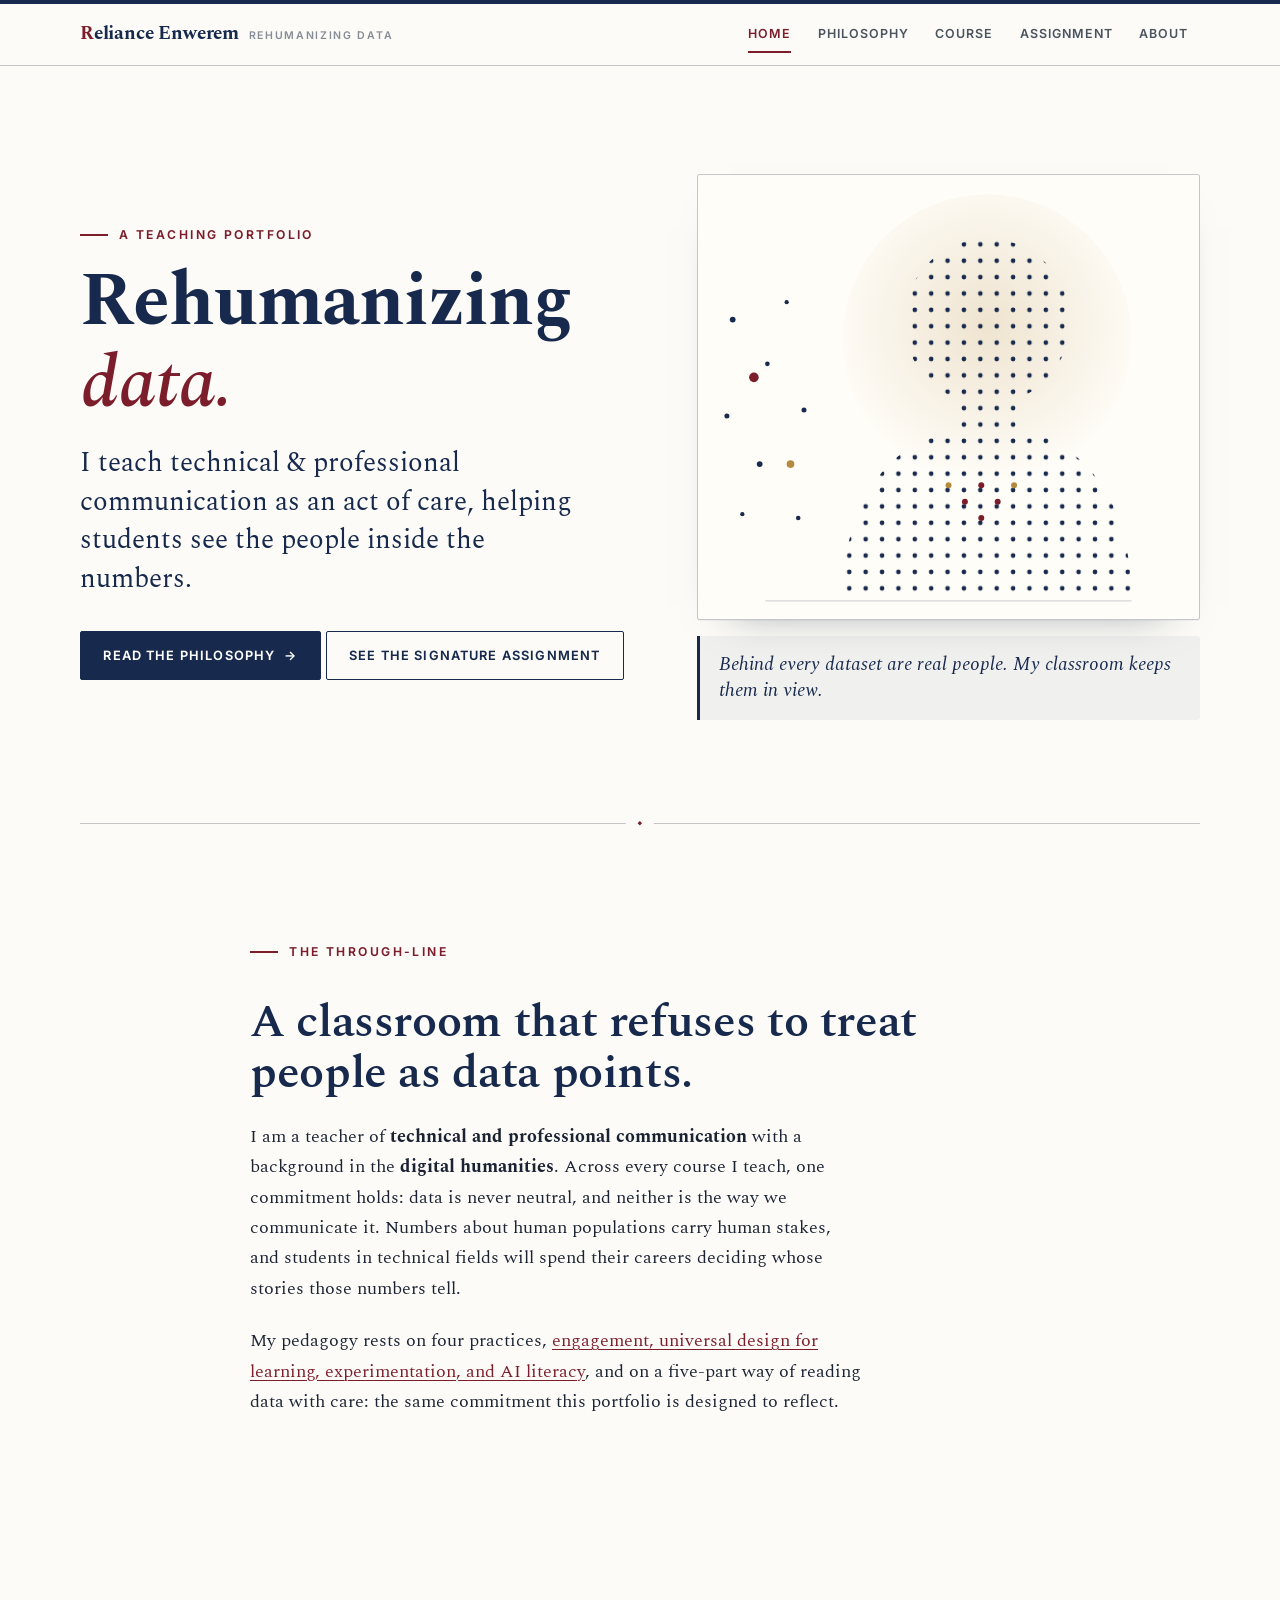
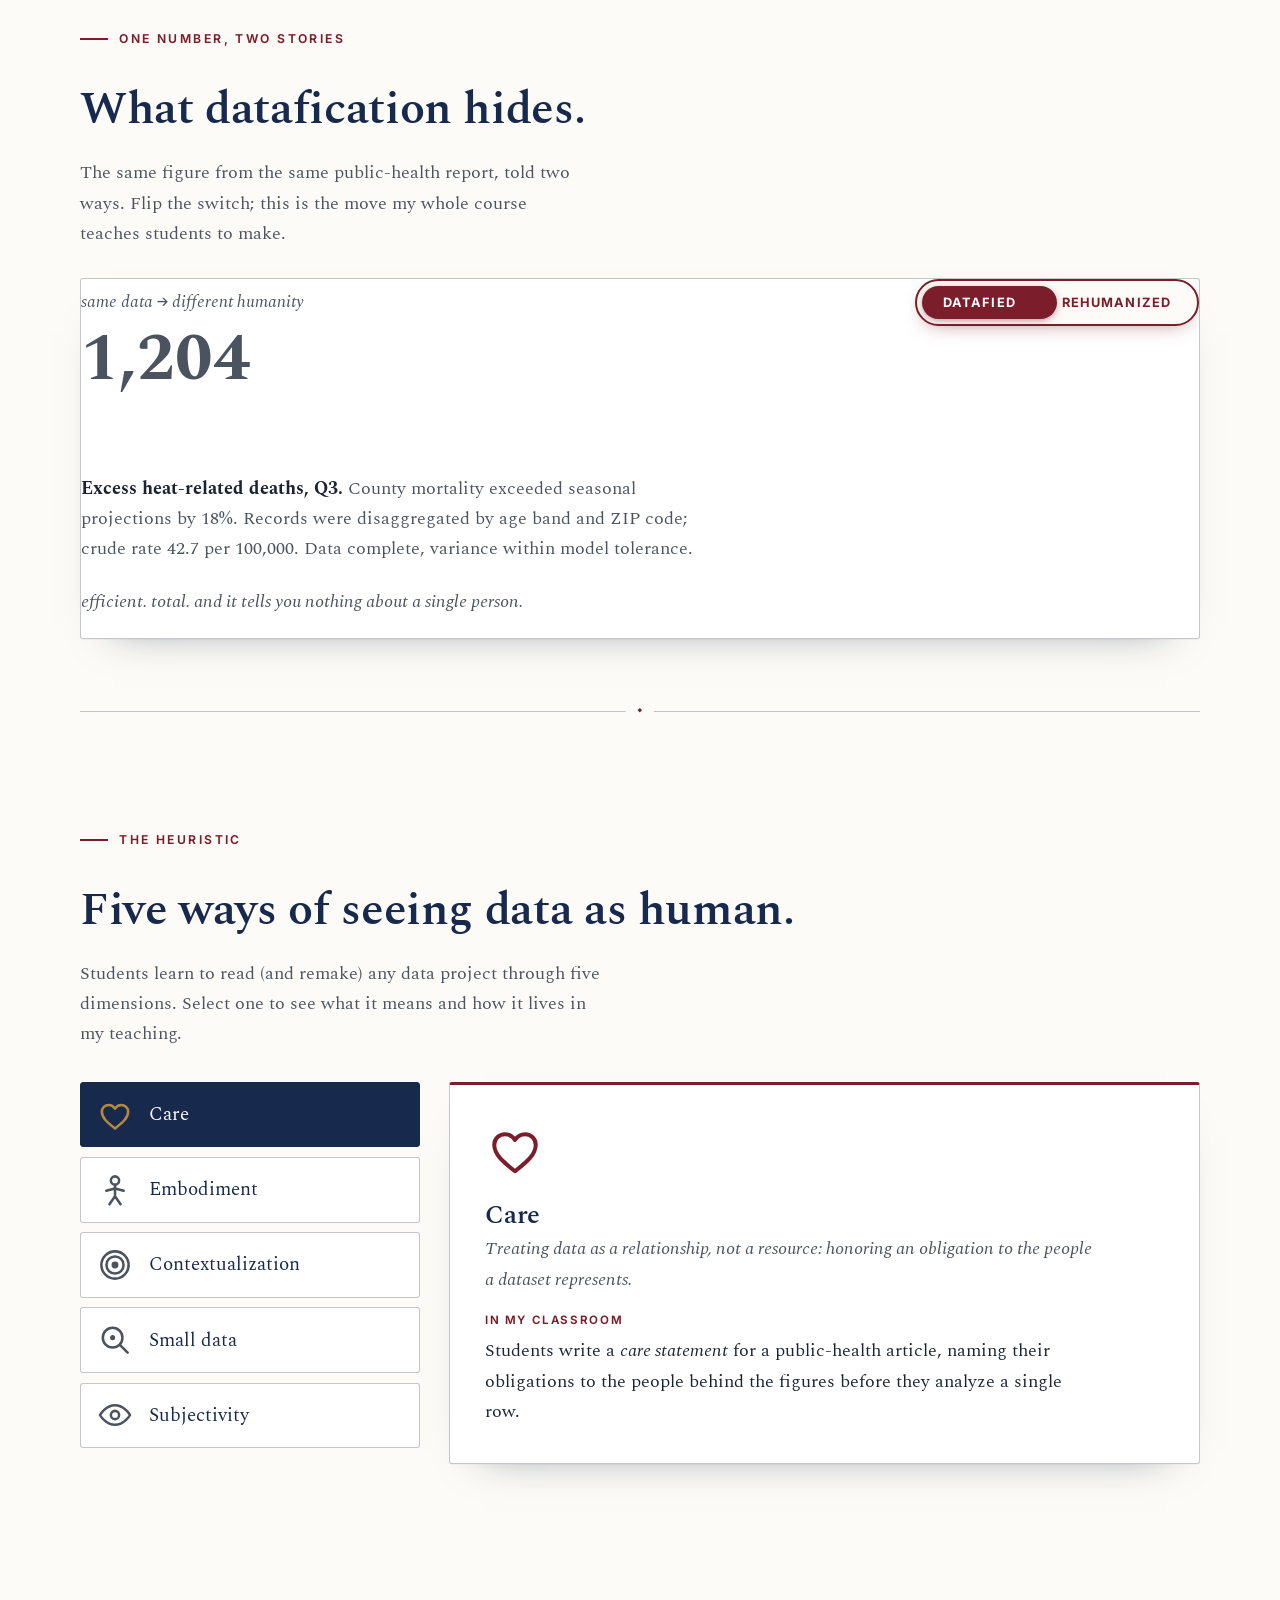
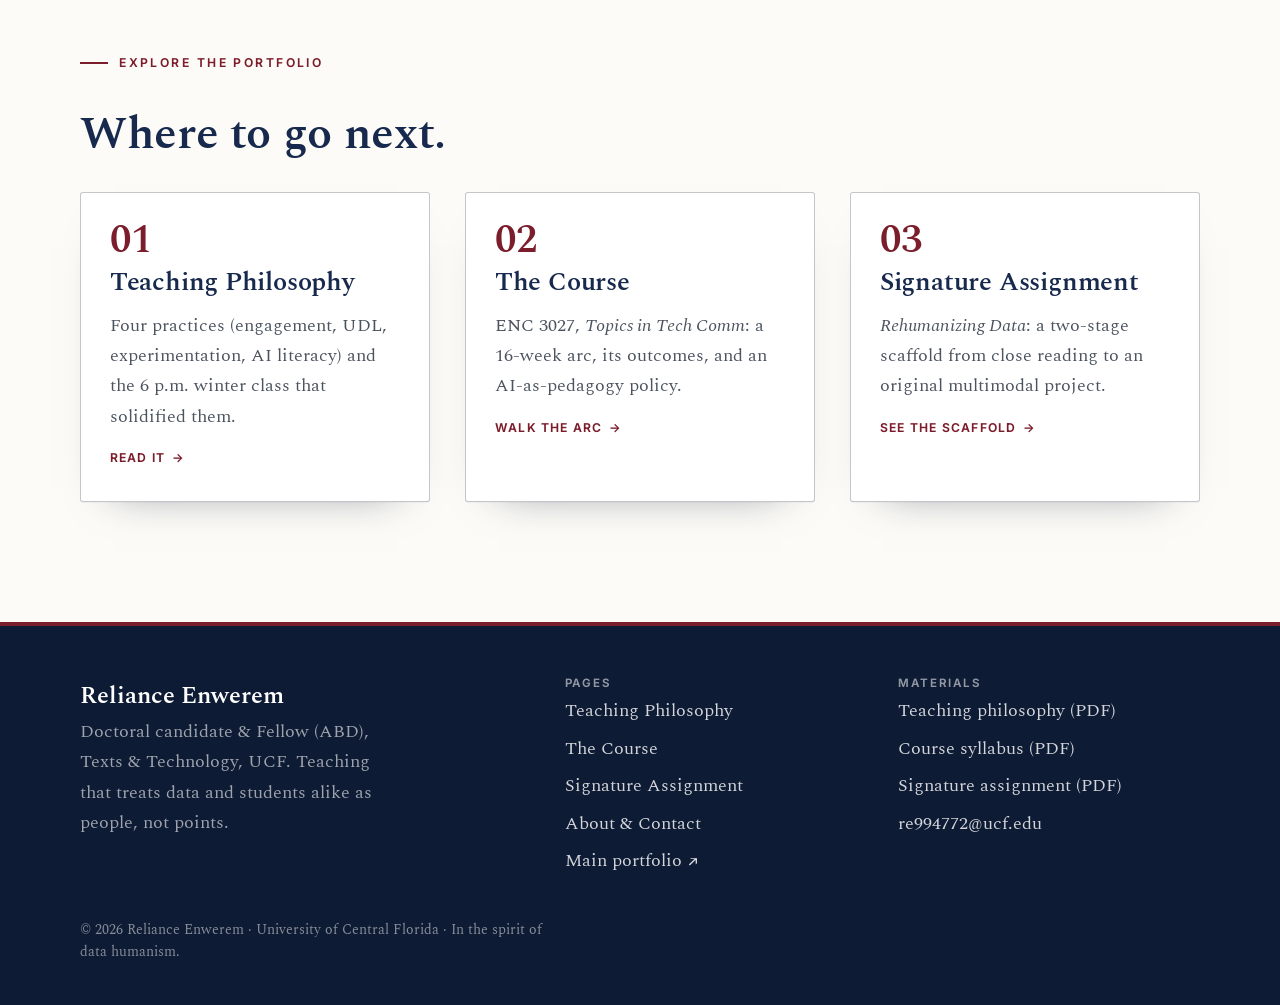
==== commit 2484d002: "Add hero artwork and about gallery; update bios Add inline SVG hero illustrations and a responsive h" ====
--- a/index.html
+++ b/index.html
@@ -5,7 +5,7 @@
   <meta name="viewport" content="width=device-width, initial-scale=1">
   <script>document.documentElement.classList.add('js');</script>
   <title>Reliance Enwerem &middot; Rehumanizing Data &middot; Teaching Portfolio</title>
-  <meta name="description" content="The teaching portfolio of Reliance Enwerem, Assistant Professor of Technical &amp; Professional Communication. A pedagogy of rehumanizing data: care, embodiment, contextualization, small data, and subjectivity.">
+  <meta name="description" content="The teaching portfolio of Reliance Enwerem, teacher of technical and professional communication. A pedagogy of rehumanizing data: care, embodiment, contextualization, small data, and subjectivity.">
   <link rel="preconnect" href="https://fonts.googleapis.com">
   <link rel="preconnect" href="https://fonts.gstatic.com" crossorigin>
   <link href="https://fonts.googleapis.com/css2?family=Spectral:ital,wght@0,400;0,500;0,600;0,700;1,400;1,500&family=Inter:wght@400;500;600;700&display=swap" rel="stylesheet">
@@ -53,8 +53,47 @@
           <p class="lead">I teach technical &amp; professional communication as an act of care, helping students see the people inside the numbers.</p>
           <p style="margin-top:1.4rem"><a class="btn" href="philosophy.html">Read the philosophy <span aria-hidden="true">→</span></a> <a class="btn btn-ghost" href="assignment.html">See the signature assignment</a></p>
         </div>
-        <div>
-          <p class="aside-note tilt-r">Behind every dataset are real people. My classroom keeps them in view.</p>
+        <div class="hero-media">
+          <svg class="hero-art" viewBox="0 0 520 460" role="img" aria-label="Illustration: scattered data points resolving into the silhouette of a person.">
+            <defs>
+              <clipPath id="h-face">
+                <circle cx="300" cy="152" r="86"/>
+                <rect x="270" y="150" width="60" height="120"/>
+                <path d="M150 442 C150 322 215 260 300 260 C385 260 450 322 450 442 Z"/>
+              </clipPath>
+              <pattern id="h-dots" width="17" height="17" patternUnits="userSpaceOnUse">
+                <circle cx="4" cy="4" r="2.4" fill="#17294c"/>
+              </pattern>
+              <radialGradient id="h-glow" cx="50%" cy="45%" r="55%">
+                <stop offset="0%" stop-color="#b48a3f" stop-opacity="0.22"/>
+                <stop offset="100%" stop-color="#b48a3f" stop-opacity="0"/>
+              </radialGradient>
+            </defs>
+            <rect width="520" height="460" fill="#fffdf8"/>
+            <circle cx="300" cy="170" r="150" fill="url(#h-glow)"/>
+            <line x1="70" y1="442" x2="450" y2="442" stroke="#17294c" stroke-opacity="0.18" stroke-width="1.5"/>
+            <!-- silhouette built from data points -->
+            <rect x="120" y="50" width="360" height="392" fill="url(#h-dots)" clip-path="url(#h-face)"/>
+            <!-- warmth at the chest: a few crimson + gold points inside -->
+            <g clip-path="url(#h-face)">
+              <circle cx="294" cy="322" r="3.1" fill="#7c1d2b"/>
+              <circle cx="311" cy="339" r="3.1" fill="#7c1d2b"/>
+              <circle cx="277" cy="339" r="3.1" fill="#7c1d2b"/>
+              <circle cx="328" cy="322" r="3.1" fill="#b48a3f"/>
+              <circle cx="260" cy="322" r="3.1" fill="#b48a3f"/>
+              <circle cx="294" cy="356" r="3.1" fill="#7c1d2b"/>
+            </g>
+            <!-- scattered points drifting in from the left -->
+            <g fill="#17294c">
+              <circle cx="36" cy="150" r="3"/><circle cx="72" cy="196" r="2.4"/>
+              <circle cx="30" cy="250" r="2.6"/><circle cx="92" cy="132" r="2.2"/>
+              <circle cx="64" cy="300" r="3"/><circle cx="104" cy="356" r="2.4"/>
+              <circle cx="46" cy="352" r="2.2"/><circle cx="110" cy="244" r="2.6"/>
+            </g>
+            <circle cx="58" cy="210" r="5" fill="#7c1d2b"/>
+            <circle cx="96" cy="300" r="4" fill="#b48a3f"/>
+          </svg>
+          <p class="aside-note">Behind every dataset are real people. My classroom keeps them in view.</p>
         </div>
       </div>
     </section>
@@ -200,7 +239,7 @@
     <div class="wrap footer-grid">
       <div>
         <p class="footer-sig mb-0">Reliance Enwerem</p>
-        <p class="muted" style="max-width:34ch">Assistant Professor of Technical &amp; Professional Communication. Teaching that treats data and students alike as people, not points.</p>
+        <p class="muted" style="max-width:34ch">Doctoral candidate &amp; Fellow (ABD), Texts &amp; Technology, UCF. Teaching that treats data and students alike as people, not points.</p>
       </div>
       <div>
         <h4>Pages</h4>
--- a/assets/css/styles.css
+++ b/assets/css/styles.css
@@ -174,8 +174,34 @@
 .hero { position: relative; padding-block: clamp(3rem, 2rem + 6vw, 7rem) clamp(2.5rem, 2rem + 4vw, 5rem); }
 .hero h1 { margin-bottom: 0.25em; }
 .hero .thesis { font-family: var(--serif); font-style: italic; font-weight: 500; color: var(--crimson); }
-.hero-grid { display: grid; gap: 2.4rem; align-items: end; }
-@media (min-width: 860px) { .hero-grid { grid-template-columns: 1.45fr 1fr; } }
+.hero-grid { display: grid; gap: 2.4rem; align-items: center; }
+@media (min-width: 860px) { .hero-grid { grid-template-columns: 1.15fr 1fr; } }
+
+/* hero artwork (self-contained inline SVG per page) */
+.hero-media { display: flex; flex-direction: column; gap: 1rem; }
+.hero-art {
+  width: 100%; height: auto; display: block; border-radius: var(--radius);
+  background: var(--paper-card); border: 1px solid var(--line-strong); box-shadow: var(--shadow-card);
+}
+.hero-media .aside-note { max-width: none; }
+@media (max-width: 860px) { .hero-media { max-width: 460px; } }
+
+/* section band artwork (full-width thin illustrated strip) */
+.band { width: 100%; height: auto; display: block; }
+
+/* about gallery */
+.gallery { display: grid; grid-template-columns: repeat(3, 1fr); gap: 1.1rem; }
+@media (max-width: 620px) { .gallery { grid-template-columns: 1fr 1fr; } }
+.gallery-item { margin: 0; }
+.gallery-frame {
+  position: relative; aspect-ratio: 4 / 3; border: 1px solid var(--line-strong);
+  border-radius: var(--radius); overflow: hidden; background: var(--paper-deep); box-shadow: var(--shadow-card);
+}
+.gallery-frame img, .gallery-frame svg { position: absolute; inset: 0; width: 100%; height: 100%; object-fit: cover; display: block; }
+.gallery-cap {
+  font-family: var(--sans); font-size: 0.74rem; letter-spacing: 0.06em; text-transform: uppercase;
+  color: var(--ink-faint); margin: 0.55rem 0 0;
+}
 
 /* ---------- callouts (formerly hand annotations) ---------- */
 .aside-note {
